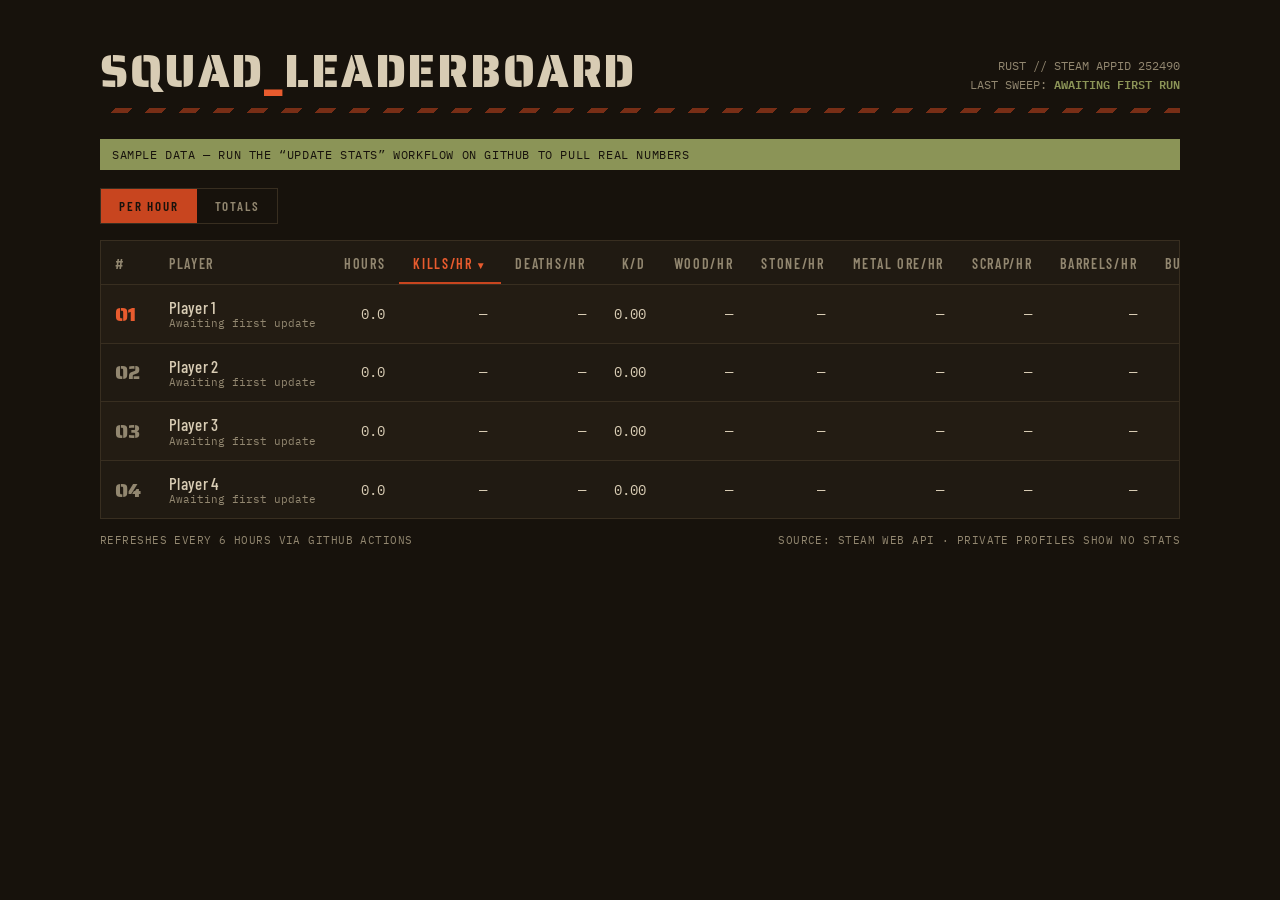
==== docs/index.html @ 2df6b1b0 "Add files via upload" ====
<!DOCTYPE html>
<html lang="en">
<head>
<meta charset="UTF-8">
<meta name="viewport" content="width=device-width, initial-scale=1.0">
<title>SQUAD LEADERBOARD // RUST</title>
<link rel="preconnect" href="https://fonts.googleapis.com">
<link rel="preconnect" href="https://fonts.gstatic.com" crossorigin>
<link href="https://fonts.googleapis.com/css2?family=Saira+Stencil+One&family=Barlow+Condensed:wght@400;500;600&family=IBM+Plex+Mono:wght@400;600&display=swap" rel="stylesheet">
<style>
  :root{
    --bg:#17120C;
    --panel:#201A12;
    --panel-2:#28211660;
    --line:#382E20;
    --text:#D8CCB4;
    --dim:#928770;
    --oxide:#C8451F;
    --oxide-hi:#E85B2E;
    --olive:#8B9457;
    --stencil:'Saira Stencil One',sans-serif;
    --cond:'Barlow Condensed',sans-serif;
    --mono:'IBM Plex Mono',monospace;
  }
  *{margin:0;padding:0;box-sizing:border-box}
  html{background:var(--bg)}
  body{
    font-family:var(--cond);
    color:var(--text);
    background:var(--bg);
    min-height:100vh;
    padding:clamp(16px,4vw,48px);
  }
  .wrap{max-width:1080px;margin:0 auto}

  header{
    display:flex;align-items:flex-end;justify-content:space-between;
    gap:16px;flex-wrap:wrap;margin-bottom:14px;
  }
  h1{
    font-family:var(--stencil);
    font-weight:400;
    font-size:clamp(28px,5vw,46px);
    letter-spacing:.04em;
    line-height:1;
    color:var(--text);
    text-transform:uppercase;
  }
  h1 .ox{color:var(--oxide-hi)}
  .stamp{
    font-family:var(--mono);
    font-size:12px;
    color:var(--dim);
    text-align:right;
    line-height:1.6;
    text-transform:uppercase;
  }
  .stamp b{color:var(--olive);font-weight:600}

  .hazard{
    height:5px;
    background:repeating-linear-gradient(-45deg,var(--oxide) 0 12px,transparent 12px 24px);
    opacity:.55;
    margin-bottom:26px;
  }

  .banner{
    display:none;
    font-family:var(--mono);font-size:12px;
    color:var(--bg);background:var(--olive);
    padding:8px 12px;margin-bottom:18px;
    text-transform:uppercase;letter-spacing:.05em;
  }
  .banner.show{display:block}

  .seg{display:inline-flex;border:1px solid var(--line);margin-bottom:16px}
  .seg button{
    font-family:var(--cond);font-weight:600;font-size:13px;
    letter-spacing:.14em;text-transform:uppercase;
    background:none;border:none;color:var(--dim);
    padding:9px 18px;cursor:pointer;
  }
  .seg button:hover{color:var(--text)}
  .seg button.on{background:var(--oxide);color:var(--bg)}
  .seg button:focus-visible{outline:2px solid var(--oxide);outline-offset:2px}

  .scroll{overflow-x:auto;border:1px solid var(--line);background:var(--panel)}
  table{width:100%;min-width:880px;border-collapse:collapse}
  thead th{
    font-family:var(--cond);font-weight:600;
    font-size:14px;letter-spacing:.12em;text-transform:uppercase;
    color:var(--dim);
    text-align:right;
    padding:14px 14px 12px;
    border-bottom:1px solid var(--line);
    cursor:pointer;user-select:none;white-space:nowrap;
  }
  thead th:hover{color:var(--text)}
  thead th.sorted{color:var(--oxide-hi);box-shadow:inset 0 -2px 0 var(--oxide)}
  thead th .arrow{font-size:10px;margin-left:3px}
  th.left,td.left{text-align:left}

  tbody td{
    font-family:var(--mono);font-size:14px;
    text-align:right;
    padding:12px 14px;
    border-bottom:1px solid var(--line);
    white-space:nowrap;
  }
  tbody tr:last-child td{border-bottom:none}
  tbody tr:nth-child(odd) td{background:var(--panel-2)}
  tbody tr:hover td{background:#2E251860}

  td.rank{
    font-family:var(--stencil);font-size:20px;
    color:var(--dim);width:64px;
  }
  tr.first td.rank{color:var(--oxide-hi)}

  .player{display:flex;align-items:center;gap:12px}
  .who{display:flex;flex-direction:column;line-height:1.2}
  .alias{font-family:var(--mono);font-size:11px;color:var(--dim)}
  .player img{
    width:34px;height:34px;display:block;
    border:1px solid var(--line);
    filter:saturate(.85);
  }
  .player a{
    font-family:var(--cond);font-weight:500;font-size:17px;
    color:var(--text);text-decoration:none;letter-spacing:.02em;
  }
  .player a:hover{color:var(--oxide-hi)}
  .player a:focus-visible{outline:2px solid var(--oxide);outline-offset:2px}

  td.top{color:var(--oxide-hi);font-weight:600}
  tr.private td{color:var(--dim)}
  tr.private .player a{color:var(--dim)}
  .priv-label{
    font-family:var(--cond);font-size:13px;letter-spacing:.14em;
    text-transform:uppercase;color:var(--dim);
  }

  footer{
    display:flex;justify-content:space-between;gap:12px;flex-wrap:wrap;
    margin-top:14px;
    font-family:var(--mono);font-size:11px;color:var(--dim);
    text-transform:uppercase;letter-spacing:.04em;
  }
  @media (prefers-reduced-motion: no-preference){
    tbody tr{transition:background .12s}
  }
</style>
</head>
<body>
<div class="wrap">
  <header>
    <h1>Squad<span class="ox">_</span>Leaderboard</h1>
    <div class="stamp">
      Rust // Steam AppID 252490<br>
      Last sweep: <b id="updated">—</b>
    </div>
  </header>
  <div class="hazard"></div>

  <div class="banner" id="banner">Sample data — run the “Update stats” workflow on GitHub to pull real numbers</div>

  <div class="seg">
    <button id="btn-rate" class="on" onclick="setMode('rate')">Per hour</button>
    <button id="btn-total" onclick="setMode('total')">Totals</button>
  </div>

  <div class="scroll">
    <table id="board">
      <thead><tr id="headrow"></tr></thead>
      <tbody id="rows"></tbody>
    </table>
  </div>

  <footer>
    <span>Refreshes every 6 hours via GitHub Actions</span>
    <span>Source: Steam Web API · Private profiles show no stats</span>
  </footer>
</div>

<script>
const COLS = [
  {key:"hours",   label:"Hours", dec:1, noRate:true},
  {key:"kills",   label:"Kills"},
  {key:"deaths",  label:"Deaths"},
  {key:"kd",      label:"K/D", dec:2, noRate:true},
  {key:"wood",    label:"Wood"},
  {key:"stone",   label:"Stone"},
  {key:"metal",   label:"Metal Ore"},
  {key:"scrap",   label:"Scrap"},
  {key:"barrels", label:"Barrels"},
  {key:"builds",  label:"Builds"},
];

let mode = "rate"; // "rate" = per hour, "total" = lifetime totals

/* Shown only if data.json can't be fetched (e.g. previewing the file locally). */
const FALLBACK = {
  updated: null,
  placeholder: true,
  players: [
    {steamid:"76561198328433034", label:"Player 1", name:"xX_RatKing_Xx",  avatar:"", profile_url:"#", private:false,
     stats:{hours:1450.5, kills:412, deaths:305, kd:1.35, wood:184200, stone:96100, metal:41800, scrap:12750, barrels:1630, builds:2210}},
    {steamid:"76561198329843176", label:"Player 2", name:"doorcamper9000",  avatar:"", profile_url:"#", private:false,
     stats:{hours:2210.0, kills:388, deaths:412, kd:0.94, wood:243500, stone:120400, metal:38200, scrap:9980, barrels:1215, builds:3480}},
    {steamid:"76561198982508980", label:"Player 3", name:"scrap goblin",avatar:"", profile_url:"#", private:false,
     stats:{hours:980.2, kills:511, deaths:298, kd:1.71, wood:98700, stone:64200, metal:55600, scrap:15320, barrels:2040, builds:1120}},
    {steamid:"76561199044926383", label:"Player 4", name:"anon", avatar:"", profile_url:"#", private:true, stats:{}},
  ]
};

let data = null;
let sortKey = "kills";
let sortDir = -1;

const fmt = (v, dec) => (v ?? 0).toLocaleString("en-GB",
  dec ? {minimumFractionDigits:dec, maximumFractionDigits:dec} : {});

/* value shown for a stat in the current mode; null = not computable */
function displayVal(p, c){
  const v = p.stats[c.key] ?? 0;
  if (c.noRate || mode === "total") return v;
  const h = p.stats.hours ?? 0;
  return h > 0 ? v / h : null;
}

function fmtCell(v, c){
  if (v === null) return "—";
  if (c.dec !== undefined) return fmt(v, c.dec);
  if (mode === "total" || c.noRate) return fmt(v);
  const dec = v >= 100 ? 0 : v >= 10 ? 1 : 2;
  return fmt(v, dec);
}

function buildHead(){
  const tr = document.getElementById("headrow");
  tr.innerHTML = "";
  const rank = document.createElement("th");
  rank.textContent = "#"; rank.className = "left"; rank.style.cursor = "default";
  tr.appendChild(rank);
  const name = document.createElement("th");
  name.textContent = "Player"; name.className = "left"; name.style.cursor = "default";
  tr.appendChild(name);
  for (const c of COLS){
    const th = document.createElement("th");
    const suffix = (mode === "rate" && !c.noRate) ? "/hr" : "";
    th.innerHTML = c.label + suffix + (c.key === sortKey ? `<span class="arrow">${sortDir<0?"▼":"▲"}</span>` : "");
    if (c.key === sortKey) th.classList.add("sorted");
    th.onclick = () => {
      sortDir = (c.key === sortKey) ? -sortDir : -1;
      sortKey = c.key;
      render();
    };
    tr.appendChild(th);
  }
}

function render(){
  buildHead();
  const tbody = document.getElementById("rows");
  tbody.innerHTML = "";

  const sortCol = COLS.find(c => c.key === sortKey);
  const players = [...data.players].sort((a,b) => {
    if (a.private !== b.private) return a.private ? 1 : -1;
    const av = displayVal(a, sortCol) ?? -1, bv = displayVal(b, sortCol) ?? -1;
    return (bv - av) * (sortDir < 0 ? 1 : -1);
  });

  // column leaders (among public profiles, in the current mode)
  const leaders = {};
  for (const c of COLS){
    leaders[c.key] = Math.max(...players.filter(p=>!p.private).map(p => displayVal(p, c) ?? 0), 0);
  }

  players.forEach((p, i) => {
    const tr = document.createElement("tr");
    if (i === 0 && !p.private) tr.classList.add("first");
    if (p.private) tr.classList.add("private");

    const rank = document.createElement("td");
    rank.className = "rank left";
    rank.textContent = String(i+1).padStart(2,"0");
    tr.appendChild(rank);

    const name = document.createElement("td");
    name.className = "left";
    const av = p.avatar ? `<img src="${p.avatar}" alt="">` : "";
    const main = p.label || p.name;
    const sub = (p.label && p.label !== p.name) ? `<span class="alias">${p.name}</span>` : "";
    name.innerHTML = `<span class="player">${av}<span class="who"><a href="${p.profile_url}" target="_blank" rel="noopener">${main}</a>${sub}</span></span>`;
    tr.appendChild(name);

    if (p.private){
      const td = document.createElement("td");
      td.colSpan = COLS.length;
      td.innerHTML = `<span class="priv-label">Private profile — no stats shared</span>`;
      tr.appendChild(td);
    } else {
      for (const c of COLS){
        const td = document.createElement("td");
        const v = displayVal(p, c);
        td.textContent = fmtCell(v, c);
        if (v !== null && v > 0 && v === leaders[c.key]) td.classList.add("top");
        tr.appendChild(td);
      }
    }
    tbody.appendChild(tr);
  });

  document.getElementById("updated").textContent = data.updated
    ? new Date(data.updated).toLocaleString("en-GB", {dateStyle:"medium", timeStyle:"short"})
    : "awaiting first run";
  document.getElementById("banner").classList.toggle("show", !!data.placeholder);
}

function setMode(m){
  mode = m;
  document.getElementById("btn-rate").classList.toggle("on", m === "rate");
  document.getElementById("btn-total").classList.toggle("on", m === "total");
  render();
}

fetch("data.json", {cache:"no-store"})
  .then(r => { if(!r.ok) throw new Error(); return r.json(); })
  .then(d => { data = d; render(); })
  .catch(() => { data = FALLBACK; render(); });
</script>
</body>
</html>
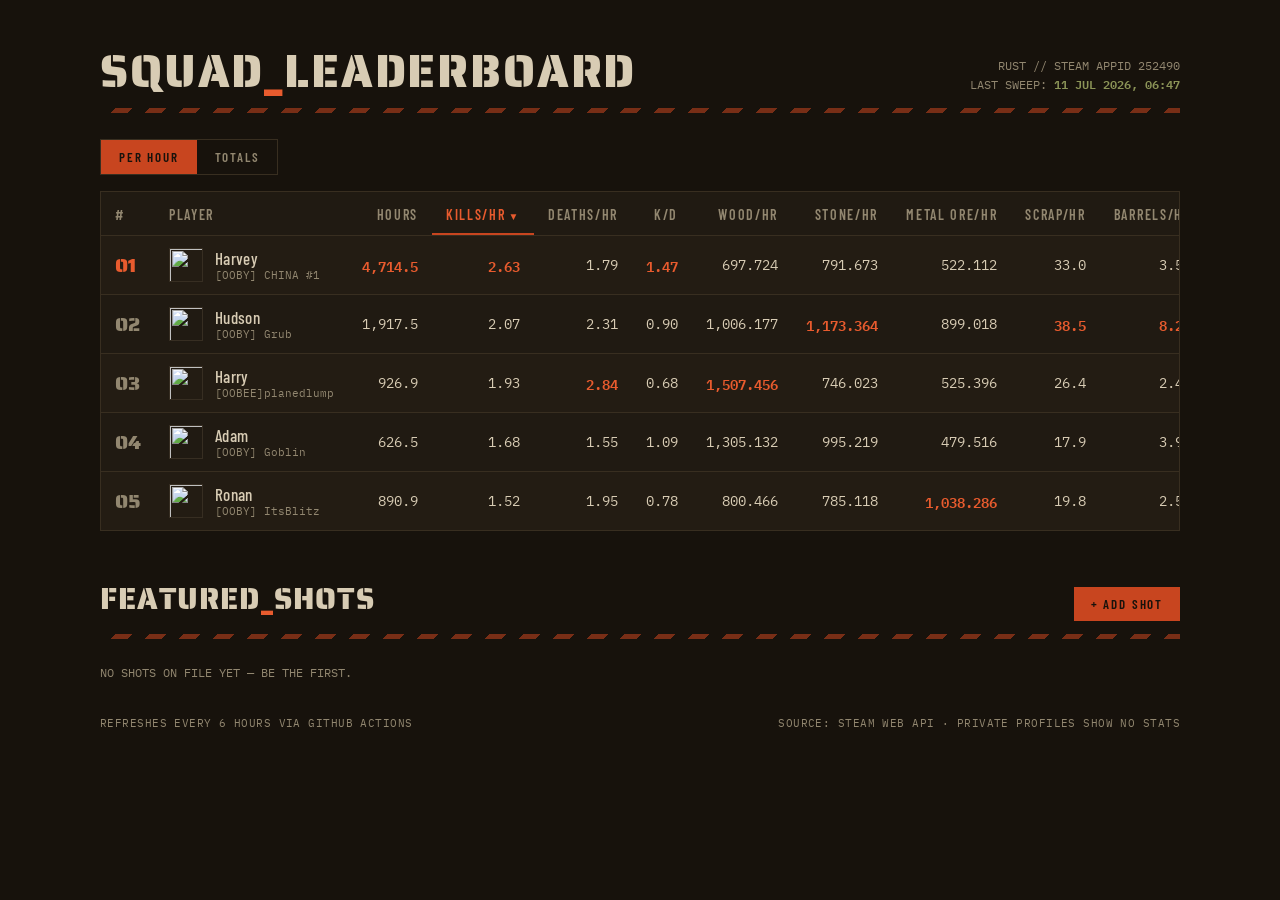
==== commit f107a1d6: "Update index.html" ====
--- a/docs/index.html
+++ b/docs/index.html
@@ -146,6 +146,95 @@
     font-family:var(--mono);font-size:11px;color:var(--dim);
     text-transform:uppercase;letter-spacing:.04em;
   }
+
+  .shots{margin-top:44px}
+  .shots-head{display:flex;align-items:baseline;justify-content:space-between;margin-bottom:12px}
+  .shots h2{
+    font-family:var(--stencil);font-weight:400;
+    font-size:clamp(20px,3.4vw,30px);
+    letter-spacing:.04em;text-transform:uppercase;color:var(--text);
+  }
+  .shots h2 .ox{color:var(--oxide-hi)}
+  .shots-count{font-family:var(--mono);font-size:12px;color:var(--dim);text-transform:uppercase}
+  .grid{
+    margin-top:22px;
+    display:grid;grid-template-columns:repeat(auto-fill,minmax(240px,1fr));gap:10px;
+  }
+  .grid figure{
+    border:1px solid var(--line);background:var(--panel);
+    cursor:pointer;overflow:hidden;
+  }
+  .grid img{
+    width:100%;aspect-ratio:16/9;object-fit:cover;display:block;
+    filter:saturate(.9) brightness(.92);
+  }
+  .grid figure:hover img{filter:none}
+  .grid figcaption{
+    font-family:var(--mono);font-size:11px;color:var(--dim);
+    padding:7px 10px;border-top:1px solid var(--line);
+    white-space:nowrap;overflow:hidden;text-overflow:ellipsis;
+    text-transform:uppercase;letter-spacing:.03em;
+  }
+  .grid figure:focus-visible{outline:2px solid var(--oxide);outline-offset:2px}
+
+  .lightbox{
+    position:fixed;inset:0;z-index:10;
+    background:#17120CF0;
+    display:flex;flex-direction:column;align-items:center;justify-content:center;
+    gap:12px;padding:4vw;cursor:zoom-out;
+  }
+  .lightbox[hidden]{display:none}
+  .lightbox img{max-width:100%;max-height:86vh;border:1px solid var(--line)}
+  .lightbox-name{font-family:var(--mono);font-size:12px;color:var(--dim);text-transform:uppercase}
+
+  .btn{
+    font-family:var(--cond);font-weight:600;font-size:13px;
+    letter-spacing:.14em;text-transform:uppercase;
+    background:var(--oxide);color:var(--bg);
+    border:1px solid var(--oxide);
+    padding:8px 16px;cursor:pointer;
+  }
+  .btn:hover{background:var(--oxide-hi);border-color:var(--oxide-hi)}
+  .btn:disabled{opacity:.45;cursor:not-allowed}
+  .btn.ghost{background:none;color:var(--dim);border-color:var(--line)}
+  .btn.ghost:hover{color:var(--text)}
+  .btn:focus-visible{outline:2px solid var(--oxide);outline-offset:2px}
+  .empty{font-family:var(--mono);font-size:12px;color:var(--dim);margin-top:18px;text-transform:uppercase}
+
+  .modal{
+    position:fixed;inset:0;z-index:20;
+    background:#17120CF0;
+    display:flex;align-items:center;justify-content:center;padding:16px;
+  }
+  .modal[hidden]{display:none}
+  .modal-box{
+    width:min(440px,100%);
+    background:var(--panel);border:1px solid var(--line);
+    padding:22px;display:flex;flex-direction:column;gap:12px;
+  }
+  .modal-box h3{
+    font-family:var(--stencil);font-weight:400;font-size:22px;
+    letter-spacing:.04em;text-transform:uppercase;
+  }
+  .modal-box h3 .ox{color:var(--oxide-hi)}
+  .modal-box input[type=password], .modal-box input[type=text]{
+    font-family:var(--mono);font-size:13px;
+    background:var(--bg);border:1px solid var(--line);color:var(--text);
+    padding:10px 12px;width:100%;
+  }
+  .modal-box input:focus{outline:none;border-color:var(--oxide)}
+  .drop{
+    font-family:var(--mono);font-size:12px;color:var(--dim);
+    border:1px dashed var(--line);
+    padding:26px 14px;text-align:center;cursor:pointer;
+    text-transform:uppercase;letter-spacing:.03em;
+    overflow:hidden;text-overflow:ellipsis;
+  }
+  .drop:hover,.drop.armed{border-color:var(--oxide);color:var(--text)}
+  .drop:focus-visible{outline:2px solid var(--oxide);outline-offset:2px}
+  .modal-row{display:flex;align-items:center;justify-content:space-between;gap:10px}
+  .up-status{font-family:var(--mono);font-size:11px;color:var(--olive);text-transform:uppercase}
+  .up-status.err{color:var(--oxide-hi)}
   @media (prefers-reduced-motion: no-preference){
     tbody tr{transition:background .12s}
   }
@@ -174,6 +263,39 @@
       <thead><tr id="headrow"></tr></thead>
       <tbody id="rows"></tbody>
     </table>
+  </div>
+
+  <section class="shots" id="shots-section" hidden>
+    <div class="shots-head">
+      <h2>Featured<span class="ox">_</span>Shots</h2>
+      <span class="shots-count" id="shots-count"></span>
+      <button class="btn" id="add-shot" hidden>+ Add shot</button>
+    </div>
+    <div class="hazard"></div>
+    <p class="empty" id="shots-empty" hidden>No shots on file yet — be the first.</p>
+    <div class="grid" id="shots-grid"></div>
+  </section>
+
+  <div class="modal" id="upload-modal" hidden>
+    <div class="modal-box">
+      <h3>Upload<span class="ox">_</span>Shot</h3>
+      <input type="password" id="up-pass" placeholder="Squad password" autocomplete="off">
+      <input type="text" id="up-caption" placeholder="Caption (optional)" maxlength="60" autocomplete="off">
+      <div class="drop" id="up-drop" tabindex="0">Drag an image here, paste one, or click to pick</div>
+      <input type="file" id="up-file" accept="image/png,image/jpeg,image/webp,image/gif" hidden>
+      <div class="modal-row">
+        <span class="up-status" id="up-status"></span>
+        <span>
+          <button class="btn ghost" id="up-cancel">Cancel</button>
+          <button class="btn" id="up-send" disabled>Upload</button>
+        </span>
+      </div>
+    </div>
+  </div>
+
+  <div class="lightbox" id="lightbox" hidden>
+    <img id="lightbox-img" src="" alt="">
+    <span class="lightbox-name" id="lightbox-name"></span>
   </div>
 
   <footer>
@@ -325,6 +447,155 @@
   render();
 }
 
+/* ---- Featured Shots: lists docs/screenshots/ via GitHub's public API ---- */
+
+/* Paste your Cloudflare Worker URL here to enable in-page uploads.
+   Leave empty ("") and the Add shot button stays hidden. */
+const UPLOAD_URL = "https://spring-darkness-c298.adamclarkq9.workers.dev/";
+
+const IMG_EXT = /\.(png|jpe?g|webp|gif)$/i;
+
+function repoFromLocation(){
+  // adamclarkq9-arch.github.io/OOBY-stats/ -> owner + repo, no config needed
+  const host = location.hostname;
+  if (!host.endsWith(".github.io")) return null;
+  const repo = location.pathname.split("/").filter(Boolean)[0];
+  if (!repo) return null;
+  return { owner: host.split(".")[0], repo };
+}
+
+function caption(filename){
+  return filename.replace(IMG_EXT, "").replace(/[-_]+/g, " ");
+}
+
+function loadShots(){
+  if (UPLOAD_URL){
+    document.getElementById("shots-section").hidden = false;
+    document.getElementById("add-shot").hidden = false;
+    document.getElementById("shots-empty").hidden = false;
+  }
+  const loc = repoFromLocation();
+  if (!loc) return; // previewing the file outside GitHub Pages
+  fetch(`https://api.github.com/repos/${loc.owner}/${loc.repo}/contents/docs/screenshots`)
+    .then(r => { if (!r.ok) throw new Error(); return r.json(); })
+    .then(files => {
+      const imgs = files.filter(f => f.type === "file" && IMG_EXT.test(f.name))
+                        .sort((a,b) => b.name.localeCompare(a.name)); // date-prefixed names = newest first
+      if (!imgs.length) return;
+      document.getElementById("shots-empty").hidden = true;
+      const grid = document.getElementById("shots-grid");
+      for (const f of imgs){
+        const fig = document.createElement("figure");
+        fig.tabIndex = 0;
+        fig.innerHTML = `<img src="${f.download_url}" alt="${caption(f.name)}" loading="lazy"><figcaption>${caption(f.name)}</figcaption>`;
+        const open = () => showLightbox(f.download_url, caption(f.name));
+        fig.onclick = open;
+        fig.onkeydown = e => { if (e.key === "Enter") open(); };
+        grid.appendChild(fig);
+      }
+      document.getElementById("shots-count").textContent = `${imgs.length} on file`;
+      document.getElementById("shots-section").hidden = false;
+    })
+    .catch(() => {}); // no folder yet or rate-limited: section stays hidden
+}
+
+function showLightbox(src, name){
+  document.getElementById("lightbox-img").src = src;
+  document.getElementById("lightbox-name").textContent = name;
+  document.getElementById("lightbox").hidden = false;
+}
+document.getElementById("lightbox").onclick = () => {
+  document.getElementById("lightbox").hidden = true;
+  document.getElementById("lightbox-img").src = "";
+};
+document.addEventListener("keydown", e => {
+  if (e.key === "Escape") document.getElementById("lightbox").hidden = true;
+});
+loadShots();
+
+/* ---- In-page uploads via the Cloudflare Worker ---- */
+let pickedFile = null;
+const $ = id => document.getElementById(id);
+
+function setStatus(msg, isErr){
+  const el = $("up-status");
+  el.textContent = msg || "";
+  el.classList.toggle("err", !!isErr);
+}
+
+function armUpload(){
+  $("up-send").disabled = !(pickedFile && $("up-pass").value);
+}
+
+function takeFile(f){
+  if (!f) return;
+  if (!/^image\/(png|jpe?g|webp|gif)$/.test(f.type)) { setStatus("Images only (png/jpg/webp/gif)", true); return; }
+  if (f.size > 8 * 1024 * 1024) { setStatus("Too big — 8 MB max", true); return; }
+  pickedFile = f;
+  $("up-drop").classList.add("armed");
+  $("up-drop").textContent = `${f.name} (${(f.size/1024/1024).toFixed(1)} MB)`;
+  setStatus("");
+  armUpload();
+}
+
+function buildFilename(){
+  const ext = (pickedFile.type.split("/")[1] || "png").replace("jpeg","jpg");
+  const slug = ($("up-caption").value || pickedFile.name.replace(IMG_EXT, ""))
+    .toLowerCase().replace(/[^a-z0-9]+/g, "-").replace(/^-+|-+$/g, "").slice(0, 50) || "shot";
+  const d = new Date(), p = n => String(n).padStart(2, "0");
+  return `${d.getFullYear()}-${p(d.getMonth()+1)}-${p(d.getDate())}-${p(d.getHours())}${p(d.getMinutes())}-${slug}.${ext}`;
+}
+
+async function sendShot(){
+  $("up-send").disabled = true;
+  setStatus("Uploading…");
+  try {
+    const b64 = await new Promise((res, rej) => {
+      const r = new FileReader();
+      r.onload = () => res(r.result.split(",")[1]);
+      r.onerror = () => rej(new Error("read failed"));
+      r.readAsDataURL(pickedFile);
+    });
+    const resp = await fetch(UPLOAD_URL, {
+      method: "POST",
+      headers: { "Content-Type": "application/json" },
+      body: JSON.stringify({ password: $("up-pass").value, filename: buildFilename(), content: b64 }),
+    });
+    const out = await resp.json().catch(() => ({}));
+    if (!resp.ok) throw new Error(out.error || `Upload failed (${resp.status})`);
+    setStatus("Done — live on the board in about a minute");
+    pickedFile = null;
+    $("up-drop").classList.remove("armed");
+    $("up-drop").textContent = "Drag an image here, paste one, or click to pick";
+    setTimeout(() => { $("upload-modal").hidden = true; setStatus(""); }, 2200);
+  } catch (err) {
+    setStatus(err.message, true);
+    armUpload();
+  }
+}
+
+function wireUploads(){
+  if (!UPLOAD_URL) return;
+  const modal = $("upload-modal"), drop = $("up-drop"), file = $("up-file");
+  $("add-shot").onclick = () => { modal.hidden = false; $("up-pass").focus(); };
+  $("up-cancel").onclick = () => { modal.hidden = true; setStatus(""); };
+  modal.onclick = e => { if (e.target === modal) modal.hidden = true; };
+  drop.onclick = () => file.click();
+  drop.onkeydown = e => { if (e.key === "Enter") file.click(); };
+  file.onchange = () => takeFile(file.files[0]);
+  drop.ondragover = e => { e.preventDefault(); drop.classList.add("armed"); };
+  drop.ondragleave = () => { if (!pickedFile) drop.classList.remove("armed"); };
+  drop.ondrop = e => { e.preventDefault(); takeFile(e.dataTransfer.files[0]); };
+  document.addEventListener("paste", e => {
+    if (modal.hidden) return;
+    const f = [...(e.clipboardData?.files || [])][0];
+    if (f) takeFile(f);
+  });
+  $("up-pass").oninput = armUpload;
+  $("up-send").onclick = sendShot;
+}
+wireUploads();
+
 fetch("data.json", {cache:"no-store"})
   .then(r => { if(!r.ok) throw new Error(); return r.json(); })
   .then(d => { data = d; render(); })
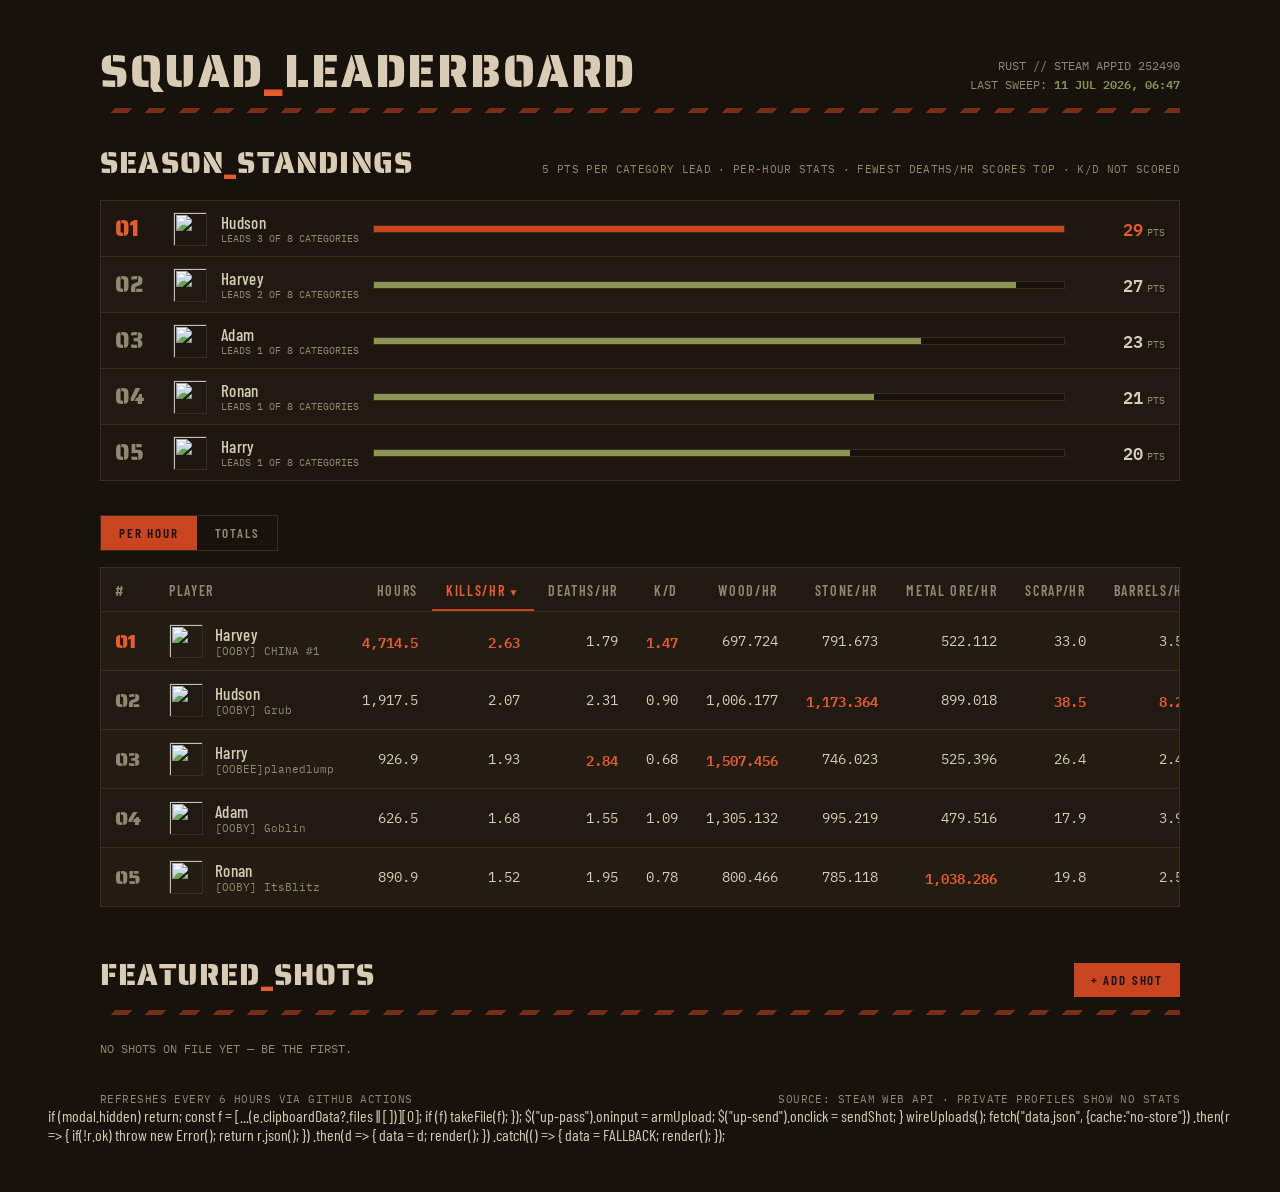
==== commit b327ecd3: "Update index.html" ====
--- a/docs/index.html
+++ b/docs/index.html
@@ -235,6 +235,39 @@
   .modal-row{display:flex;align-items:center;justify-content:space-between;gap:10px}
   .up-status{font-family:var(--mono);font-size:11px;color:var(--olive);text-transform:uppercase}
   .up-status.err{color:var(--oxide-hi)}
+
+  .standings{margin-bottom:34px}
+  .stand-head{display:flex;align-items:baseline;justify-content:space-between;gap:14px;flex-wrap:wrap;margin-bottom:14px}
+  .standings h2{
+    font-family:var(--stencil);font-weight:400;
+    font-size:clamp(20px,3.4vw,30px);
+    letter-spacing:.04em;text-transform:uppercase;color:var(--text);
+  }
+  .standings h2 .ox{color:var(--oxide-hi)}
+  .stand-note{font-family:var(--mono);font-size:11px;color:var(--dim);text-transform:uppercase;letter-spacing:.03em}
+  .stand-row{
+    display:flex;align-items:center;gap:14px;
+    border:1px solid var(--line);border-bottom:none;
+    background:var(--panel);padding:10px 14px;
+  }
+  .stand-row:nth-child(odd){background:var(--panel-2)}
+  .stand-row:last-child{border-bottom:1px solid var(--line)}
+  .stand-row .rank{font-family:var(--stencil);font-size:22px;color:var(--dim);width:44px;flex:none}
+  .stand-row.first .rank{color:var(--oxide-hi)}
+  .stand-row img{width:34px;height:34px;flex:none;border:1px solid var(--line);filter:saturate(.85)}
+  .stand-who{display:flex;flex-direction:column;line-height:1.2;min-width:110px}
+  .stand-name{font-family:var(--cond);font-weight:500;font-size:17px;letter-spacing:.02em}
+  .stand-sub{font-family:var(--mono);font-size:10px;color:var(--dim);text-transform:uppercase}
+  .stand-bar{flex:1;height:8px;background:var(--bg);border:1px solid var(--line);overflow:hidden}
+  .stand-bar i{display:block;height:100%;background:var(--olive)}
+  .stand-row.first .stand-bar i{background:var(--oxide)}
+  .stand-pts{font-family:var(--mono);font-weight:600;font-size:17px;width:86px;text-align:right;flex:none}
+  .stand-pts small{font-size:10px;color:var(--dim);font-weight:400;margin-left:4px;text-transform:uppercase}
+  .stand-row.first .stand-pts{color:var(--oxide-hi)}
+  @media (max-width:560px){
+    .stand-note{display:none}
+    .stand-sub{display:none}
+  }
   @media (prefers-reduced-motion: no-preference){
     tbody tr{transition:background .12s}
   }
@@ -250,6 +283,14 @@
     </div>
   </header>
   <div class="hazard"></div>
+
+  <section class="standings" id="standings" hidden>
+    <div class="stand-head">
+      <h2>Season<span class="ox">_</span>Standings</h2>
+      <span class="stand-note">5 pts per category lead &middot; per-hour stats &middot; fewest deaths/hr scores top &middot; k/d not scored</span>
+    </div>
+    <div id="stand-rows"></div>
+  </section>
 
   <div class="banner" id="banner">Sample data — run the “Update stats” workflow on GitHub to pull real numbers</div>
 
@@ -596,6 +637,98 @@
 }
 wireUploads();
 
+/* ---- Season standings: points across the per-hour categories ---- */
+const SCORED = [
+  {key:"kills"}, {key:"deaths", invert:true}, {key:"wood"}, {key:"stone"},
+  {key:"metal"}, {key:"scrap"}, {key:"barrels"}, {key:"builds"},
+];
+
+function rateOf(p, key){
+  const h = p.stats.hours ?? 0;
+  return h > 0 ? (p.stats[key] ?? 0) / h : null;
+}
+
+function computeStandings(){
+  const elig = data.players.filter(p => !p.private && (p.stats.hours ?? 0) > 0);
+  const N = elig.length;
+  if (N < 2) return {rows: [], unranked: data.players.filter(p => !elig.includes(p))};
+  const totals = new Map(elig.map(p => [p.steamid, {p, pts: 0, leads: 0}]));
+
+  for (const cat of SCORED){
+    const ranked = [...elig].sort((a, b) => {
+      const av = rateOf(a, cat.key), bv = rateOf(b, cat.key);
+      return cat.invert ? av - bv : bv - av;
+    });
+    let i = 0;
+    while (i < N){
+      let j = i; // extend over ties: same rate = same points
+      while (j + 1 < N && rateOf(ranked[j+1], cat.key) === rateOf(ranked[i], cat.key)) j++;
+      const pts = N - i; // 1st of 5 -> 5 pts ... last -> 1 pt
+      for (let k = i; k <= j; k++){
+        const t = totals.get(ranked[k].steamid);
+        t.pts += pts;
+        if (i === 0) t.leads++;
+      }
+      i = j + 1;
+    }
+  }
+  return {
+    rows: [...totals.values()].sort((a, b) => b.pts - a.pts),
+    unranked: data.players.filter(p => !elig.includes(p)),
+  };
+}
+
+function renderStandings(){
+  const {rows, unranked} = computeStandings();
+  if (!rows.length) return;
+  const holder = document.getElementById("stand-rows");
+  holder.innerHTML = "";
+  const maxPts = rows[0].pts;
+  let rank = 0, prevPts = null;
+
+  rows.forEach((t, i) => {
+    if (t.pts !== prevPts){ rank = i + 1; prevPts = t.pts; }
+    const div = document.createElement("div");
+    div.className = "stand-row" + (rank === 1 ? " first" : "");
+    const av = t.p.avatar ? `<img src="${t.p.avatar}" alt="">` : "";
+    const leadTxt = t.leads ? `leads ${t.leads} of ${SCORED.length} categories` : "no category leads";
+    div.innerHTML =
+      `<span class="rank">${String(rank).padStart(2,"0")}</span>${av}` +
+      `<span class="stand-who"><span class="stand-name">${t.p.label || t.p.name}</span><span class="stand-sub">${leadTxt}</span></span>` +
+      `<span class="stand-bar"><i style="width:${(t.pts / maxPts * 100).toFixed(1)}%"></i></span>` +
+      `<span class="stand-pts">${t.pts}<small>pts</small></span>`;
+    holder.appendChild(div);
+  });
+
+  for (const p of unranked){
+    const div = document.createElement("div");
+    div.className = "stand-row";
+    div.innerHTML =
+      `<span class="rank">—</span>` +
+      `<span class="stand-who"><span class="stand-name">${p.label || p.name}</span></span>` +
+      `<span class="stand-sub">unranked — ${p.private ? "private profile" : "hours hidden"}</span>`;
+    holder.appendChild(div);
+  }
+  document.getElementById("standings").hidden = false;
+}
+
+fetch("data.json", {cache:"no-store"})
+  .then(r => { if(!r.ok) throw new Error(); return r.json(); })
+  .then(d => { data = d; render(); renderStandings(); })
+  .catch(() => { data = FALLBACK; render(); renderStandings(); });
+</script>
+</body>
+</html>
+
+    if (modal.hidden) return;
+    const f = [...(e.clipboardData?.files || [])][0];
+    if (f) takeFile(f);
+  });
+  $("up-pass").oninput = armUpload;
+  $("up-send").onclick = sendShot;
+}
+wireUploads();
+
 fetch("data.json", {cache:"no-store"})
   .then(r => { if(!r.ok) throw new Error(); return r.json(); })
   .then(d => { data = d; render(); })
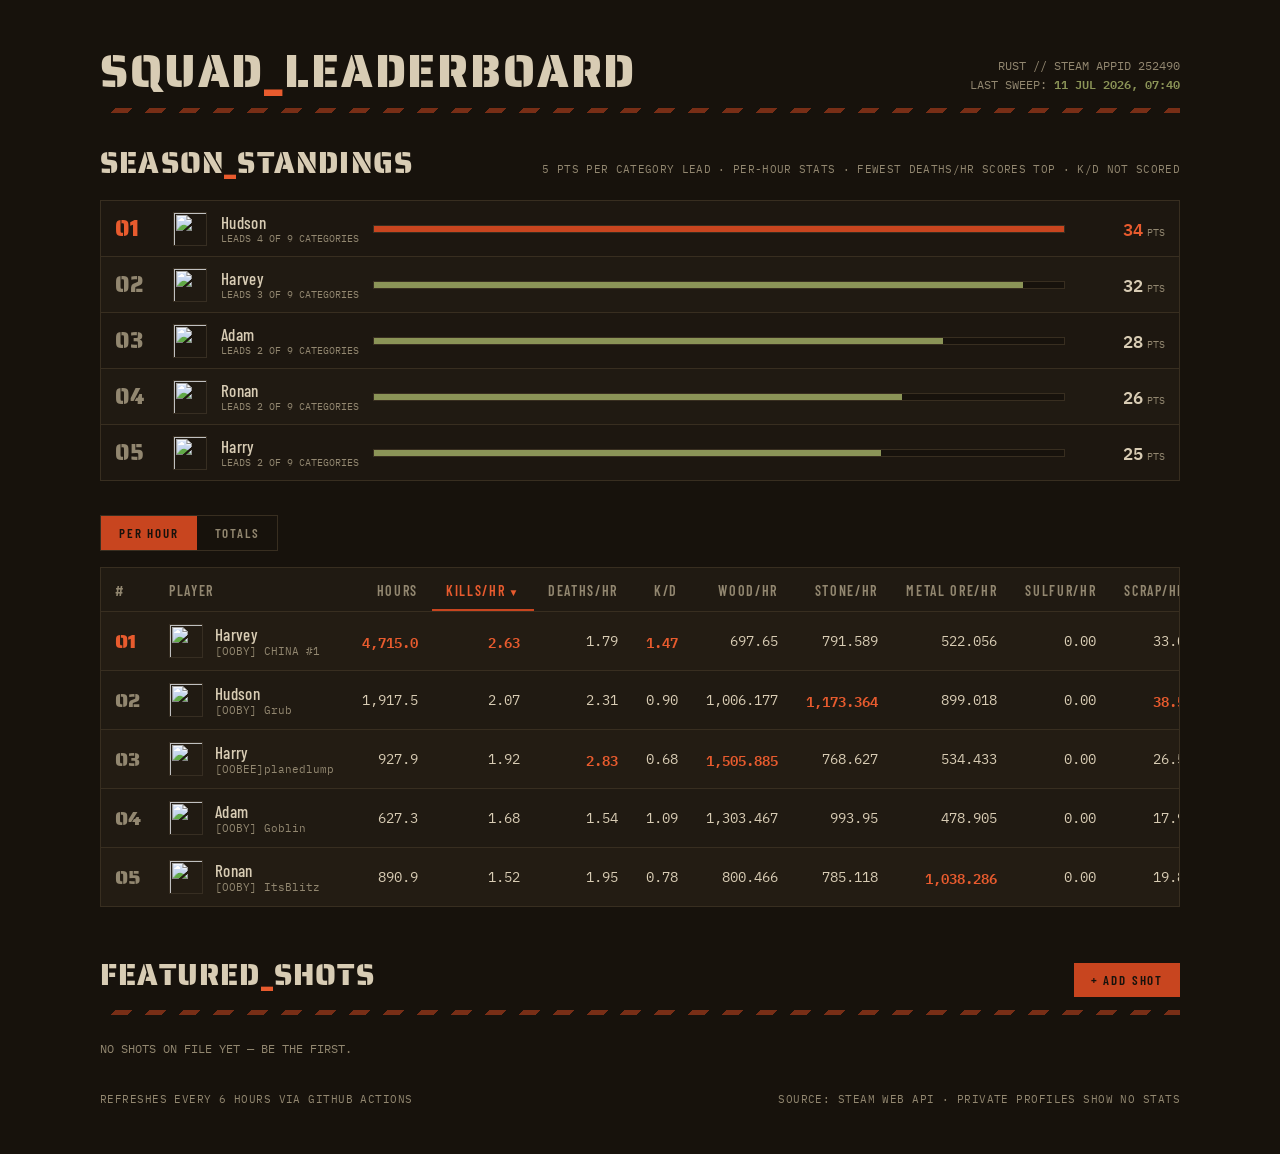
==== commit e92881fc: "Update index.html" ====
--- a/docs/index.html
+++ b/docs/index.html
@@ -354,6 +354,7 @@
   {key:"wood",    label:"Wood"},
   {key:"stone",   label:"Stone"},
   {key:"metal",   label:"Metal Ore"},
+  {key:"sulfur",  label:"Sulfur"},
   {key:"scrap",   label:"Scrap"},
   {key:"barrels", label:"Barrels"},
   {key:"builds",  label:"Builds"},
@@ -367,11 +368,11 @@
   placeholder: true,
   players: [
     {steamid:"76561198328433034", label:"Player 1", name:"xX_RatKing_Xx",  avatar:"", profile_url:"#", private:false,
-     stats:{hours:1450.5, kills:412, deaths:305, kd:1.35, wood:184200, stone:96100, metal:41800, scrap:12750, barrels:1630, builds:2210}},
+     stats:{hours:1450.5, kills:412, deaths:305, kd:1.35, wood:184200, stone:96100, metal:41800, sulfur:36100, scrap:12750, barrels:1630, builds:2210}},
     {steamid:"76561198329843176", label:"Player 2", name:"doorcamper9000",  avatar:"", profile_url:"#", private:false,
-     stats:{hours:2210.0, kills:388, deaths:412, kd:0.94, wood:243500, stone:120400, metal:38200, scrap:9980, barrels:1215, builds:3480}},
+     stats:{hours:2210.0, kills:388, deaths:412, kd:0.94, wood:243500, stone:120400, metal:38200, sulfur:29800, scrap:9980, barrels:1215, builds:3480}},
     {steamid:"76561198982508980", label:"Player 3", name:"scrap goblin",avatar:"", profile_url:"#", private:false,
-     stats:{hours:980.2, kills:511, deaths:298, kd:1.71, wood:98700, stone:64200, metal:55600, scrap:15320, barrels:2040, builds:1120}},
+     stats:{hours:980.2, kills:511, deaths:298, kd:1.71, wood:98700, stone:64200, metal:55600, sulfur:48200, scrap:15320, barrels:2040, builds:1120}},
     {steamid:"76561199044926383", label:"Player 4", name:"anon", avatar:"", profile_url:"#", private:true, stats:{}},
   ]
 };
@@ -640,7 +641,7 @@
 /* ---- Season standings: points across the per-hour categories ---- */
 const SCORED = [
   {key:"kills"}, {key:"deaths", invert:true}, {key:"wood"}, {key:"stone"},
-  {key:"metal"}, {key:"scrap"}, {key:"barrels"}, {key:"builds"},
+  {key:"metal"}, {key:"sulfur"}, {key:"scrap"}, {key:"barrels"}, {key:"builds"},
 ];
 
 function rateOf(p, key){
@@ -719,20 +720,3 @@
 </script>
 </body>
 </html>
-
-    if (modal.hidden) return;
-    const f = [...(e.clipboardData?.files || [])][0];
-    if (f) takeFile(f);
-  });
-  $("up-pass").oninput = armUpload;
-  $("up-send").onclick = sendShot;
-}
-wireUploads();
-
-fetch("data.json", {cache:"no-store"})
-  .then(r => { if(!r.ok) throw new Error(); return r.json(); })
-  .then(d => { data = d; render(); })
-  .catch(() => { data = FALLBACK; render(); });
-</script>
-</body>
-</html>
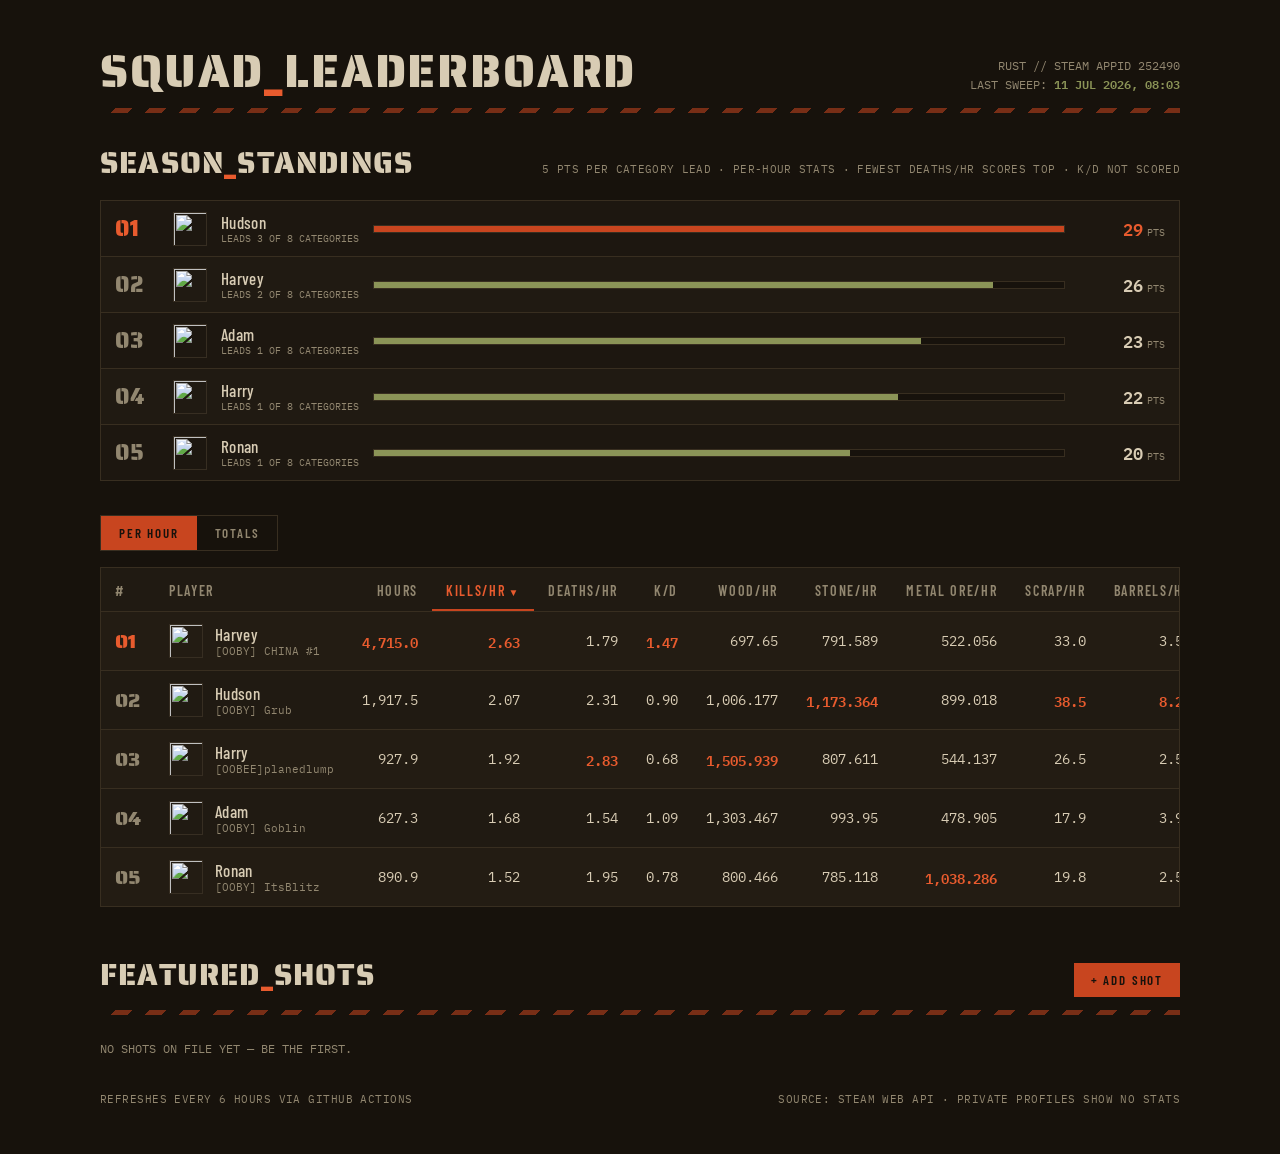
==== commit be33c26a: "Update index.html" ====
--- a/docs/index.html
+++ b/docs/index.html
@@ -354,7 +354,6 @@
   {key:"wood",    label:"Wood"},
   {key:"stone",   label:"Stone"},
   {key:"metal",   label:"Metal Ore"},
-  {key:"sulfur",  label:"Sulfur"},
   {key:"scrap",   label:"Scrap"},
   {key:"barrels", label:"Barrels"},
   {key:"builds",  label:"Builds"},
@@ -368,11 +367,11 @@
   placeholder: true,
   players: [
     {steamid:"76561198328433034", label:"Player 1", name:"xX_RatKing_Xx",  avatar:"", profile_url:"#", private:false,
-     stats:{hours:1450.5, kills:412, deaths:305, kd:1.35, wood:184200, stone:96100, metal:41800, sulfur:36100, scrap:12750, barrels:1630, builds:2210}},
+     stats:{hours:1450.5, kills:412, deaths:305, kd:1.35, wood:184200, stone:96100, metal:41800, scrap:12750, barrels:1630, builds:2210}},
     {steamid:"76561198329843176", label:"Player 2", name:"doorcamper9000",  avatar:"", profile_url:"#", private:false,
-     stats:{hours:2210.0, kills:388, deaths:412, kd:0.94, wood:243500, stone:120400, metal:38200, sulfur:29800, scrap:9980, barrels:1215, builds:3480}},
+     stats:{hours:2210.0, kills:388, deaths:412, kd:0.94, wood:243500, stone:120400, metal:38200, scrap:9980, barrels:1215, builds:3480}},
     {steamid:"76561198982508980", label:"Player 3", name:"scrap goblin",avatar:"", profile_url:"#", private:false,
-     stats:{hours:980.2, kills:511, deaths:298, kd:1.71, wood:98700, stone:64200, metal:55600, sulfur:48200, scrap:15320, barrels:2040, builds:1120}},
+     stats:{hours:980.2, kills:511, deaths:298, kd:1.71, wood:98700, stone:64200, metal:55600, scrap:15320, barrels:2040, builds:1120}},
     {steamid:"76561199044926383", label:"Player 4", name:"anon", avatar:"", profile_url:"#", private:true, stats:{}},
   ]
 };
@@ -641,7 +640,7 @@
 /* ---- Season standings: points across the per-hour categories ---- */
 const SCORED = [
   {key:"kills"}, {key:"deaths", invert:true}, {key:"wood"}, {key:"stone"},
-  {key:"metal"}, {key:"sulfur"}, {key:"scrap"}, {key:"barrels"}, {key:"builds"},
+  {key:"metal"}, {key:"scrap"}, {key:"barrels"}, {key:"builds"},
 ];
 
 function rateOf(p, key){
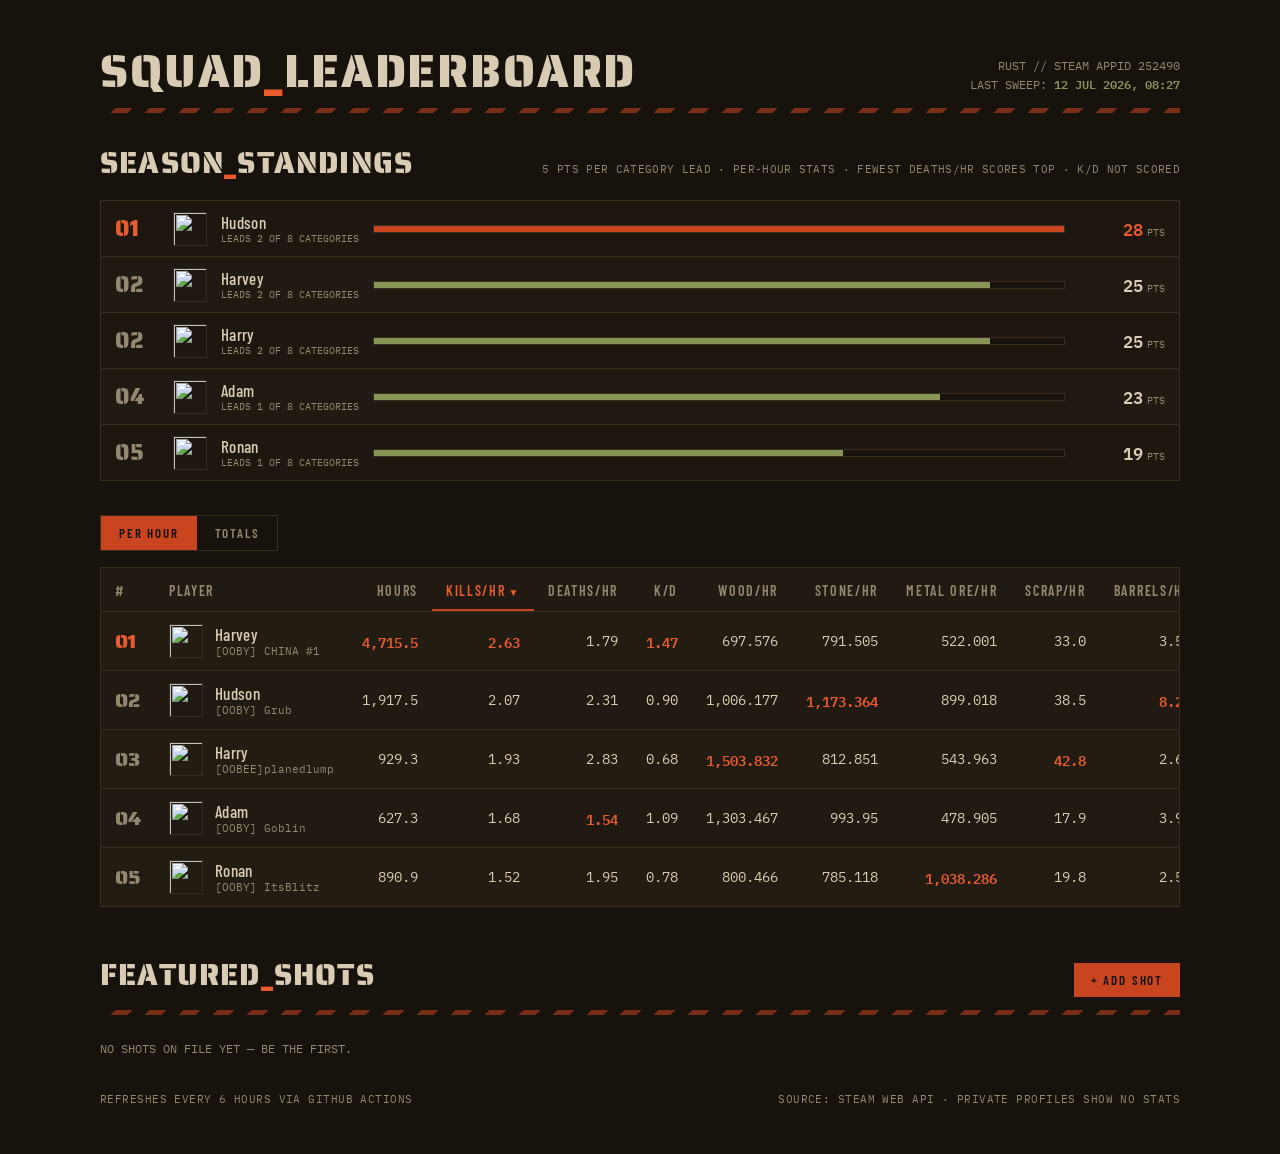
==== commit 40e93db3: "Update index.html" ====
--- a/docs/index.html
+++ b/docs/index.html
@@ -349,7 +349,7 @@
 const COLS = [
   {key:"hours",   label:"Hours", dec:1, noRate:true},
   {key:"kills",   label:"Kills"},
-  {key:"deaths",  label:"Deaths"},
+  {key:"deaths",  label:"Deaths", invert:true},
   {key:"kd",      label:"K/D", dec:2, noRate:true},
   {key:"wood",    label:"Wood"},
   {key:"stone",   label:"Stone"},
@@ -437,7 +437,8 @@
   // column leaders (among public profiles, in the current mode)
   const leaders = {};
   for (const c of COLS){
-    leaders[c.key] = Math.max(...players.filter(p=>!p.private).map(p => displayVal(p, c) ?? 0), 0);
+    const vals = players.filter(p=>!p.private).map(p => displayVal(p, c) ?? (c.invert ? Infinity : 0));
+    leaders[c.key] = c.invert ? Math.min(...vals) : Math.max(...vals, 0);
   }
 
   players.forEach((p, i) => {
@@ -468,7 +469,7 @@
         const td = document.createElement("td");
         const v = displayVal(p, c);
         td.textContent = fmtCell(v, c);
-        if (v !== null && v > 0 && v === leaders[c.key]) td.classList.add("top");
+        if (v !== null && v === leaders[c.key] && (c.invert || v > 0)) td.classList.add("top");
         tr.appendChild(td);
       }
     }
@@ -719,3 +720,5 @@
 </script>
 </body>
 </html>
+
+
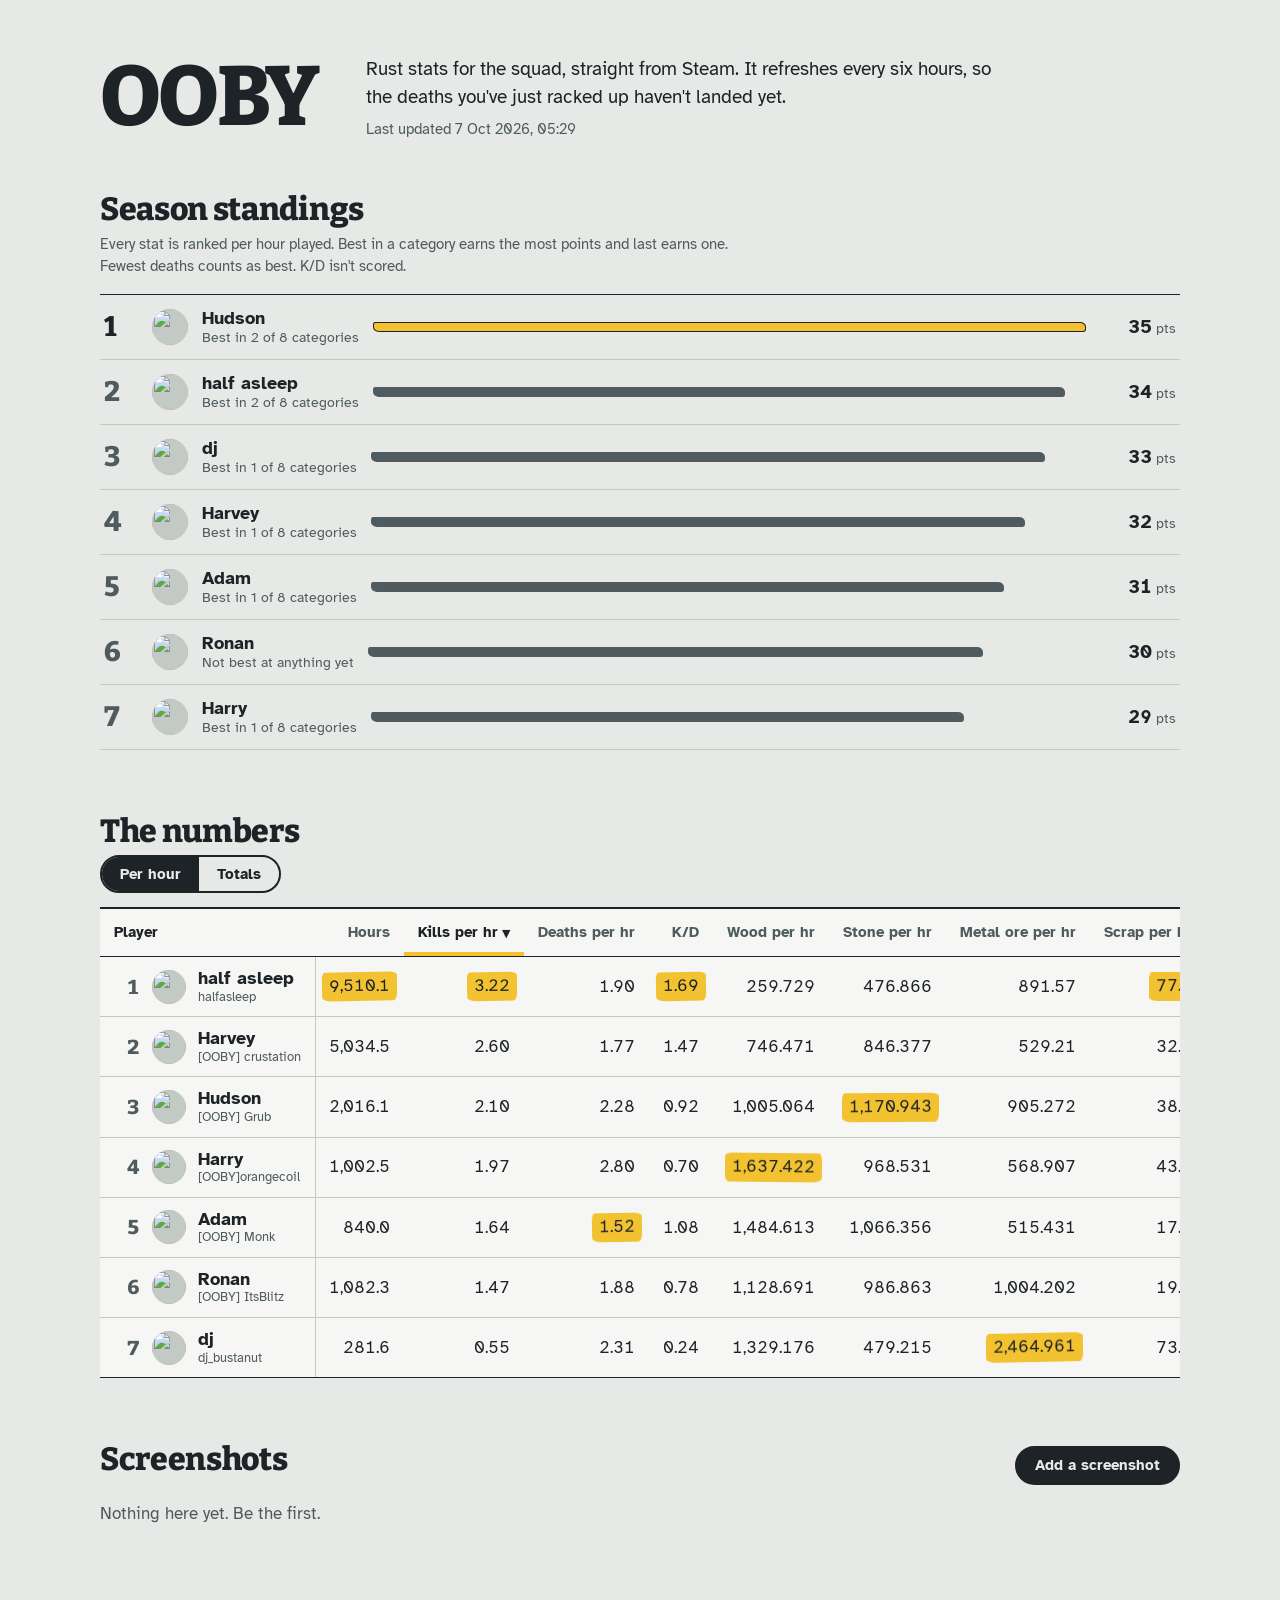
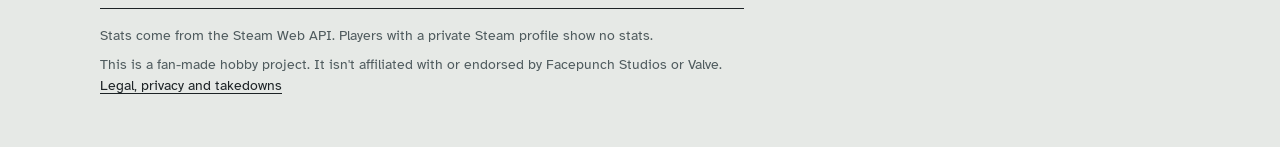
==== commit 3d26a23a: "Redesign the leaderboard and add legal and privacy page - New look: concrete grey and ink, Bitter an" ====
--- a/docs/index.html
+++ b/docs/index.html
@@ -3,329 +3,70 @@
 <head>
 <meta charset="UTF-8">
 <meta name="viewport" content="width=device-width, initial-scale=1.0">
-<title>SQUAD LEADERBOARD // RUST</title>
-<link rel="preconnect" href="https://fonts.googleapis.com">
-<link rel="preconnect" href="https://fonts.gstatic.com" crossorigin>
-<link href="https://fonts.googleapis.com/css2?family=Saira+Stencil+One&family=Barlow+Condensed:wght@400;500;600&family=IBM+Plex+Mono:wght@400;600&display=swap" rel="stylesheet">
-<style>
-  :root{
-    --bg:#17120C;
-    --panel:#201A12;
-    --panel-2:#28211660;
-    --line:#382E20;
-    --text:#D8CCB4;
-    --dim:#928770;
-    --oxide:#C8451F;
-    --oxide-hi:#E85B2E;
-    --olive:#8B9457;
-    --stencil:'Saira Stencil One',sans-serif;
-    --cond:'Barlow Condensed',sans-serif;
-    --mono:'IBM Plex Mono',monospace;
-  }
-  *{margin:0;padding:0;box-sizing:border-box}
-  html{background:var(--bg)}
-  body{
-    font-family:var(--cond);
-    color:var(--text);
-    background:var(--bg);
-    min-height:100vh;
-    padding:clamp(16px,4vw,48px);
-  }
-  .wrap{max-width:1080px;margin:0 auto}
-
-  header{
-    display:flex;align-items:flex-end;justify-content:space-between;
-    gap:16px;flex-wrap:wrap;margin-bottom:14px;
-  }
-  h1{
-    font-family:var(--stencil);
-    font-weight:400;
-    font-size:clamp(28px,5vw,46px);
-    letter-spacing:.04em;
-    line-height:1;
-    color:var(--text);
-    text-transform:uppercase;
-  }
-  h1 .ox{color:var(--oxide-hi)}
-  .stamp{
-    font-family:var(--mono);
-    font-size:12px;
-    color:var(--dim);
-    text-align:right;
-    line-height:1.6;
-    text-transform:uppercase;
-  }
-  .stamp b{color:var(--olive);font-weight:600}
-
-  .hazard{
-    height:5px;
-    background:repeating-linear-gradient(-45deg,var(--oxide) 0 12px,transparent 12px 24px);
-    opacity:.55;
-    margin-bottom:26px;
-  }
-
-  .banner{
-    display:none;
-    font-family:var(--mono);font-size:12px;
-    color:var(--bg);background:var(--olive);
-    padding:8px 12px;margin-bottom:18px;
-    text-transform:uppercase;letter-spacing:.05em;
-  }
-  .banner.show{display:block}
-
-  .seg{display:inline-flex;border:1px solid var(--line);margin-bottom:16px}
-  .seg button{
-    font-family:var(--cond);font-weight:600;font-size:13px;
-    letter-spacing:.14em;text-transform:uppercase;
-    background:none;border:none;color:var(--dim);
-    padding:9px 18px;cursor:pointer;
-  }
-  .seg button:hover{color:var(--text)}
-  .seg button.on{background:var(--oxide);color:var(--bg)}
-  .seg button:focus-visible{outline:2px solid var(--oxide);outline-offset:2px}
-
-  .scroll{overflow-x:auto;border:1px solid var(--line);background:var(--panel)}
-  table{width:100%;min-width:880px;border-collapse:collapse}
-  thead th{
-    font-family:var(--cond);font-weight:600;
-    font-size:14px;letter-spacing:.12em;text-transform:uppercase;
-    color:var(--dim);
-    text-align:right;
-    padding:14px 14px 12px;
-    border-bottom:1px solid var(--line);
-    cursor:pointer;user-select:none;white-space:nowrap;
-  }
-  thead th:hover{color:var(--text)}
-  thead th.sorted{color:var(--oxide-hi);box-shadow:inset 0 -2px 0 var(--oxide)}
-  thead th .arrow{font-size:10px;margin-left:3px}
-  th.left,td.left{text-align:left}
-
-  tbody td{
-    font-family:var(--mono);font-size:14px;
-    text-align:right;
-    padding:12px 14px;
-    border-bottom:1px solid var(--line);
-    white-space:nowrap;
-  }
-  tbody tr:last-child td{border-bottom:none}
-  tbody tr:nth-child(odd) td{background:var(--panel-2)}
-  tbody tr:hover td{background:#2E251860}
-
-  td.rank{
-    font-family:var(--stencil);font-size:20px;
-    color:var(--dim);width:64px;
-  }
-  tr.first td.rank{color:var(--oxide-hi)}
-
-  .player{display:flex;align-items:center;gap:12px}
-  .who{display:flex;flex-direction:column;line-height:1.2}
-  .alias{font-family:var(--mono);font-size:11px;color:var(--dim)}
-  .player img{
-    width:34px;height:34px;display:block;
-    border:1px solid var(--line);
-    filter:saturate(.85);
-  }
-  .player a{
-    font-family:var(--cond);font-weight:500;font-size:17px;
-    color:var(--text);text-decoration:none;letter-spacing:.02em;
-  }
-  .player a:hover{color:var(--oxide-hi)}
-  .player a:focus-visible{outline:2px solid var(--oxide);outline-offset:2px}
-
-  td.top{color:var(--oxide-hi);font-weight:600}
-  tr.private td{color:var(--dim)}
-  tr.private .player a{color:var(--dim)}
-  .priv-label{
-    font-family:var(--cond);font-size:13px;letter-spacing:.14em;
-    text-transform:uppercase;color:var(--dim);
-  }
-
-  footer{
-    display:flex;justify-content:space-between;gap:12px;flex-wrap:wrap;
-    margin-top:14px;
-    font-family:var(--mono);font-size:11px;color:var(--dim);
-    text-transform:uppercase;letter-spacing:.04em;
-  }
-
-  .shots{margin-top:44px}
-  .shots-head{display:flex;align-items:baseline;justify-content:space-between;margin-bottom:12px}
-  .shots h2{
-    font-family:var(--stencil);font-weight:400;
-    font-size:clamp(20px,3.4vw,30px);
-    letter-spacing:.04em;text-transform:uppercase;color:var(--text);
-  }
-  .shots h2 .ox{color:var(--oxide-hi)}
-  .shots-count{font-family:var(--mono);font-size:12px;color:var(--dim);text-transform:uppercase}
-  .grid{
-    margin-top:22px;
-    display:grid;grid-template-columns:repeat(auto-fill,minmax(240px,1fr));gap:10px;
-  }
-  .grid figure{
-    border:1px solid var(--line);background:var(--panel);
-    cursor:pointer;overflow:hidden;
-  }
-  .grid img{
-    width:100%;aspect-ratio:16/9;object-fit:cover;display:block;
-    filter:saturate(.9) brightness(.92);
-  }
-  .grid figure:hover img{filter:none}
-  .grid figcaption{
-    font-family:var(--mono);font-size:11px;color:var(--dim);
-    padding:7px 10px;border-top:1px solid var(--line);
-    white-space:nowrap;overflow:hidden;text-overflow:ellipsis;
-    text-transform:uppercase;letter-spacing:.03em;
-  }
-  .grid figure:focus-visible{outline:2px solid var(--oxide);outline-offset:2px}
-
-  .lightbox{
-    position:fixed;inset:0;z-index:10;
-    background:#17120CF0;
-    display:flex;flex-direction:column;align-items:center;justify-content:center;
-    gap:12px;padding:4vw;cursor:zoom-out;
-  }
-  .lightbox[hidden]{display:none}
-  .lightbox img{max-width:100%;max-height:86vh;border:1px solid var(--line)}
-  .lightbox-name{font-family:var(--mono);font-size:12px;color:var(--dim);text-transform:uppercase}
-
-  .btn{
-    font-family:var(--cond);font-weight:600;font-size:13px;
-    letter-spacing:.14em;text-transform:uppercase;
-    background:var(--oxide);color:var(--bg);
-    border:1px solid var(--oxide);
-    padding:8px 16px;cursor:pointer;
-  }
-  .btn:hover{background:var(--oxide-hi);border-color:var(--oxide-hi)}
-  .btn:disabled{opacity:.45;cursor:not-allowed}
-  .btn.ghost{background:none;color:var(--dim);border-color:var(--line)}
-  .btn.ghost:hover{color:var(--text)}
-  .btn:focus-visible{outline:2px solid var(--oxide);outline-offset:2px}
-  .empty{font-family:var(--mono);font-size:12px;color:var(--dim);margin-top:18px;text-transform:uppercase}
-
-  .modal{
-    position:fixed;inset:0;z-index:20;
-    background:#17120CF0;
-    display:flex;align-items:center;justify-content:center;padding:16px;
-  }
-  .modal[hidden]{display:none}
-  .modal-box{
-    width:min(440px,100%);
-    background:var(--panel);border:1px solid var(--line);
-    padding:22px;display:flex;flex-direction:column;gap:12px;
-  }
-  .modal-box h3{
-    font-family:var(--stencil);font-weight:400;font-size:22px;
-    letter-spacing:.04em;text-transform:uppercase;
-  }
-  .modal-box h3 .ox{color:var(--oxide-hi)}
-  .modal-box input[type=password], .modal-box input[type=text]{
-    font-family:var(--mono);font-size:13px;
-    background:var(--bg);border:1px solid var(--line);color:var(--text);
-    padding:10px 12px;width:100%;
-  }
-  .modal-box input:focus{outline:none;border-color:var(--oxide)}
-  .drop{
-    font-family:var(--mono);font-size:12px;color:var(--dim);
-    border:1px dashed var(--line);
-    padding:26px 14px;text-align:center;cursor:pointer;
-    text-transform:uppercase;letter-spacing:.03em;
-    overflow:hidden;text-overflow:ellipsis;
-  }
-  .drop:hover,.drop.armed{border-color:var(--oxide);color:var(--text)}
-  .drop:focus-visible{outline:2px solid var(--oxide);outline-offset:2px}
-  .modal-row{display:flex;align-items:center;justify-content:space-between;gap:10px}
-  .up-status{font-family:var(--mono);font-size:11px;color:var(--olive);text-transform:uppercase}
-  .up-status.err{color:var(--oxide-hi)}
-
-  .standings{margin-bottom:34px}
-  .stand-head{display:flex;align-items:baseline;justify-content:space-between;gap:14px;flex-wrap:wrap;margin-bottom:14px}
-  .standings h2{
-    font-family:var(--stencil);font-weight:400;
-    font-size:clamp(20px,3.4vw,30px);
-    letter-spacing:.04em;text-transform:uppercase;color:var(--text);
-  }
-  .standings h2 .ox{color:var(--oxide-hi)}
-  .stand-note{font-family:var(--mono);font-size:11px;color:var(--dim);text-transform:uppercase;letter-spacing:.03em}
-  .stand-row{
-    display:flex;align-items:center;gap:14px;
-    border:1px solid var(--line);border-bottom:none;
-    background:var(--panel);padding:10px 14px;
-  }
-  .stand-row:nth-child(odd){background:var(--panel-2)}
-  .stand-row:last-child{border-bottom:1px solid var(--line)}
-  .stand-row .rank{font-family:var(--stencil);font-size:22px;color:var(--dim);width:44px;flex:none}
-  .stand-row.first .rank{color:var(--oxide-hi)}
-  .stand-row img{width:34px;height:34px;flex:none;border:1px solid var(--line);filter:saturate(.85)}
-  .stand-who{display:flex;flex-direction:column;line-height:1.2;min-width:110px}
-  .stand-name{font-family:var(--cond);font-weight:500;font-size:17px;letter-spacing:.02em}
-  .stand-sub{font-family:var(--mono);font-size:10px;color:var(--dim);text-transform:uppercase}
-  .stand-bar{flex:1;height:8px;background:var(--bg);border:1px solid var(--line);overflow:hidden}
-  .stand-bar i{display:block;height:100%;background:var(--olive)}
-  .stand-row.first .stand-bar i{background:var(--oxide)}
-  .stand-pts{font-family:var(--mono);font-weight:600;font-size:17px;width:86px;text-align:right;flex:none}
-  .stand-pts small{font-size:10px;color:var(--dim);font-weight:400;margin-left:4px;text-transform:uppercase}
-  .stand-row.first .stand-pts{color:var(--oxide-hi)}
-  @media (max-width:560px){
-    .stand-note{display:none}
-    .stand-sub{display:none}
-  }
-  @media (prefers-reduced-motion: no-preference){
-    tbody tr{transition:background .12s}
-  }
-</style>
+<title>OOBY Rust stats</title>
+<meta name="description" content="Rust stats for the OOBY squad, pulled from Steam every six hours.">
+<link rel="preload" href="assets/fonts/bitter-latin-800-normal.woff2" as="font" type="font/woff2" crossorigin>
+<link rel="stylesheet" href="assets/style.css">
 </head>
 <body>
 <div class="wrap">
-  <header>
-    <h1>Squad<span class="ox">_</span>Leaderboard</h1>
-    <div class="stamp">
-      Rust // Steam AppID 252490<br>
-      Last sweep: <b id="updated">—</b>
-    </div>
+
+  <header class="top">
+    <h1>OOBY</h1>
+    <p class="intro">Rust stats for the squad, straight from Steam. It refreshes every six hours, so the deaths you've just racked up haven't landed yet.</p>
+    <p class="updated">Last updated <time id="updated">…</time></p>
   </header>
-  <div class="hazard"></div>
-
-  <section class="standings" id="standings" hidden>
-    <div class="stand-head">
-      <h2>Season<span class="ox">_</span>Standings</h2>
-      <span class="stand-note">5 pts per category lead &middot; per-hour stats &middot; fewest deaths/hr scores top &middot; k/d not scored</span>
-    </div>
+
+  <div class="banner" id="banner">This is sample data. Run the "Update stats" workflow on GitHub to pull the real numbers.</div>
+
+  <section id="standings" hidden>
+    <div class="section-head">
+      <h2>Season standings</h2>
+    </div>
+    <p class="note">Every stat is ranked per hour played. Best in a category earns the most points and last earns one. Fewest deaths counts as best. K/D isn't scored.</p>
     <div id="stand-rows"></div>
   </section>
 
-  <div class="banner" id="banner">Sample data — run the “Update stats” workflow on GitHub to pull real numbers</div>
-
-  <div class="seg">
-    <button id="btn-rate" class="on" onclick="setMode('rate')">Per hour</button>
-    <button id="btn-total" onclick="setMode('total')">Totals</button>
-  </div>
-
-  <div class="scroll">
-    <table id="board">
-      <thead><tr id="headrow"></tr></thead>
-      <tbody id="rows"></tbody>
-    </table>
-  </div>
-
-  <section class="shots" id="shots-section" hidden>
-    <div class="shots-head">
-      <h2>Featured<span class="ox">_</span>Shots</h2>
-      <span class="shots-count" id="shots-count"></span>
-      <button class="btn" id="add-shot" hidden>+ Add shot</button>
-    </div>
-    <div class="hazard"></div>
-    <p class="empty" id="shots-empty" hidden>No shots on file yet — be the first.</p>
-    <div class="grid" id="shots-grid"></div>
+  <section>
+    <div class="section-head">
+      <h2>The numbers</h2>
+    </div>
+    <div class="toggle" role="group" aria-label="Show stats as">
+      <button id="btn-rate" aria-pressed="true" onclick="setMode('rate')">Per hour</button>
+      <button id="btn-total" aria-pressed="false" onclick="setMode('total')">Totals</button>
+    </div>
+    <div class="scroll">
+      <table id="board">
+        <thead><tr id="headrow"></tr></thead>
+        <tbody id="rows"></tbody>
+      </table>
+    </div>
   </section>
 
-  <div class="modal" id="upload-modal" hidden>
+  <section id="shots-section" hidden>
+    <div class="section-head">
+      <h2>Screenshots</h2>
+      <button class="btn" id="add-shot" hidden>Add a screenshot</button>
+    </div>
+    <p class="note" id="shots-count"></p>
+    <p class="empty" id="shots-empty" hidden>Nothing here yet. Be the first.</p>
+    <div class="shots-grid" id="shots-grid"></div>
+  </section>
+
+  <div class="overlay" id="upload-modal" role="dialog" aria-modal="true" aria-labelledby="up-title" hidden>
     <div class="modal-box">
-      <h3>Upload<span class="ox">_</span>Shot</h3>
-      <input type="password" id="up-pass" placeholder="Squad password" autocomplete="off">
-      <input type="text" id="up-caption" placeholder="Caption (optional)" maxlength="60" autocomplete="off">
-      <div class="drop" id="up-drop" tabindex="0">Drag an image here, paste one, or click to pick</div>
+      <h3 id="up-title">Add a screenshot</h3>
+      <label>Squad password
+        <input type="password" id="up-pass" autocomplete="off">
+      </label>
+      <label>Caption <span>optional, 60 characters max</span>
+        <input type="text" id="up-caption" maxlength="60" autocomplete="off">
+      </label>
+      <div class="drop" id="up-drop" tabindex="0" role="button">Drag an image here, paste one, or click to pick</div>
       <input type="file" id="up-file" accept="image/png,image/jpeg,image/webp,image/gif" hidden>
+      <p class="consent">Screenshots go on a public page. Only upload ones you took or have permission to share, and check anyone shown in them is fine with it. See the <a href="legal.html#content" target="_blank" rel="noopener">content rules</a>.</p>
       <div class="modal-row">
-        <span class="up-status" id="up-status"></span>
+        <span class="up-status" id="up-status" role="status"></span>
         <span>
           <button class="btn ghost" id="up-cancel">Cancel</button>
           <button class="btn" id="up-send" disabled>Upload</button>
@@ -334,14 +75,15 @@
     </div>
   </div>
 
-  <div class="lightbox" id="lightbox" hidden>
+  <div class="overlay lightbox" id="lightbox" role="dialog" aria-modal="true" aria-label="Screenshot" hidden>
+    <button class="btn close" id="lightbox-close" type="button">Close</button>
     <img id="lightbox-img" src="" alt="">
-    <span class="lightbox-name" id="lightbox-name"></span>
+    <p id="lightbox-name"></p>
   </div>
 
   <footer>
-    <span>Refreshes every 6 hours via GitHub Actions</span>
-    <span>Source: Steam Web API · Private profiles show no stats</span>
+    <p>Stats come from the Steam Web API. Players with a private Steam profile show no stats.</p>
+    <p>This is a fan-made hobby project. It isn't affiliated with or endorsed by Facepunch Studios or Valve. <a href="legal.html">Legal, privacy and takedowns</a></p>
   </footer>
 </div>
 
@@ -353,7 +95,7 @@
   {key:"kd",      label:"K/D", dec:2, noRate:true},
   {key:"wood",    label:"Wood"},
   {key:"stone",   label:"Stone"},
-  {key:"metal",   label:"Metal Ore"},
+  {key:"metal",   label:"Metal ore"},
   {key:"scrap",   label:"Scrap"},
   {key:"barrels", label:"Barrels"},
   {key:"builds",  label:"Builds"},
@@ -366,19 +108,36 @@
   updated: null,
   placeholder: true,
   players: [
-    {steamid:"76561198328433034", label:"Player 1", name:"xX_RatKing_Xx",  avatar:"", profile_url:"#", private:false,
+    {steamid:"1", label:"Player 1", name:"xX_RatKing_Xx",  avatar:"", profile_url:"#", private:false,
      stats:{hours:1450.5, kills:412, deaths:305, kd:1.35, wood:184200, stone:96100, metal:41800, scrap:12750, barrels:1630, builds:2210}},
-    {steamid:"76561198329843176", label:"Player 2", name:"doorcamper9000",  avatar:"", profile_url:"#", private:false,
+    {steamid:"2", label:"Player 2", name:"doorcamper9000",  avatar:"", profile_url:"#", private:false,
      stats:{hours:2210.0, kills:388, deaths:412, kd:0.94, wood:243500, stone:120400, metal:38200, scrap:9980, barrels:1215, builds:3480}},
-    {steamid:"76561198982508980", label:"Player 3", name:"scrap goblin",avatar:"", profile_url:"#", private:false,
+    {steamid:"3", label:"Player 3", name:"scrap goblin",avatar:"", profile_url:"#", private:false,
      stats:{hours:980.2, kills:511, deaths:298, kd:1.71, wood:98700, stone:64200, metal:55600, scrap:15320, barrels:2040, builds:1120}},
-    {steamid:"76561199044926383", label:"Player 4", name:"anon", avatar:"", profile_url:"#", private:true, stats:{}},
+    {steamid:"4", label:"Player 4", name:"anon", avatar:"", profile_url:"#", private:true, stats:{}},
   ]
 };
 
 let data = null;
 let sortKey = "kills";
 let sortDir = -1;
+
+const $ = id => document.getElementById(id);
+
+/* Build elements without innerHTML so Steam names can never inject markup. */
+function el(tag, props, ...kids){
+  const n = document.createElement(tag);
+  if (props) for (const [k, v] of Object.entries(props)){
+    if (k === "class") n.className = v;
+    else if (k === "text") n.textContent = v;
+    else n.setAttribute(k, v);
+  }
+  for (const kid of kids) if (kid) n.append(kid);
+  return n;
+}
+
+/* Only ever link out to real https URLs. */
+const safeUrl = u => /^https:\/\//.test(u || "") ? u : null;
 
 const fmt = (v, dec) => (v ?? 0).toLocaleString("en-GB",
   dec ? {minimumFractionDigits:dec, maximumFractionDigits:dec} : {});
@@ -392,7 +151,7 @@
 }
 
 function fmtCell(v, c){
-  if (v === null) return "—";
+  if (v === null) return "–";
   if (c.dec !== undefined) return fmt(v, c.dec);
   if (mode === "total" || c.noRate) return fmt(v);
   const dec = v >= 100 ? 0 : v >= 10 ? 1 : 2;
@@ -400,32 +159,31 @@
 }
 
 function buildHead(){
-  const tr = document.getElementById("headrow");
-  tr.innerHTML = "";
-  const rank = document.createElement("th");
-  rank.textContent = "#"; rank.className = "left"; rank.style.cursor = "default";
-  tr.appendChild(rank);
-  const name = document.createElement("th");
-  name.textContent = "Player"; name.className = "left"; name.style.cursor = "default";
-  tr.appendChild(name);
+  const tr = $("headrow");
+  tr.replaceChildren(el("th", {class:"left name", scope:"col", text:"Player"}));
   for (const c of COLS){
-    const th = document.createElement("th");
-    const suffix = (mode === "rate" && !c.noRate) ? "/hr" : "";
-    th.innerHTML = c.label + suffix + (c.key === sortKey ? `<span class="arrow">${sortDir<0?"▼":"▲"}</span>` : "");
-    if (c.key === sortKey) th.classList.add("sorted");
-    th.onclick = () => {
+    const th = el("th", {scope:"col"});
+    const suffix = (mode === "rate" && !c.noRate) ? " per hr" : "";
+    const btn = el("button", {type:"button"});
+    btn.append(c.label + suffix);
+    if (c.key === sortKey){
+      th.setAttribute("aria-sort", sortDir < 0 ? "descending" : "ascending");
+      btn.append(el("span", {class:"arrow", "aria-hidden":"true", text: sortDir < 0 ? "▼" : "▲"}));
+    }
+    btn.onclick = () => {
       sortDir = (c.key === sortKey) ? -sortDir : -1;
       sortKey = c.key;
       render();
     };
-    tr.appendChild(th);
+    th.append(btn);
+    tr.append(th);
   }
 }
 
 function render(){
   buildHead();
-  const tbody = document.getElementById("rows");
-  tbody.innerHTML = "";
+  const tbody = $("rows");
+  tbody.replaceChildren();
 
   const sortCol = COLS.find(c => c.key === sortKey);
   const players = [...data.players].sort((a,b) => {
@@ -437,62 +195,58 @@
   // column leaders (among public profiles, in the current mode)
   const leaders = {};
   for (const c of COLS){
-    const vals = players.filter(p=>!p.private).map(p => displayVal(p, c) ?? (c.invert ? Infinity : 0));
+    const vals = players.filter(p => !p.private)
+                        .map(p => displayVal(p, c) ?? (c.invert ? Infinity : 0));
     leaders[c.key] = c.invert ? Math.min(...vals) : Math.max(...vals, 0);
   }
 
   players.forEach((p, i) => {
-    const tr = document.createElement("tr");
-    if (i === 0 && !p.private) tr.classList.add("first");
-    if (p.private) tr.classList.add("private");
-
-    const rank = document.createElement("td");
-    rank.className = "rank left";
-    rank.textContent = String(i+1).padStart(2,"0");
-    tr.appendChild(rank);
-
-    const name = document.createElement("td");
-    name.className = "left";
-    const av = p.avatar ? `<img src="${p.avatar}" alt="">` : "";
+    const tr = el("tr", p.private ? {class:"private"} : null);
+
     const main = p.label || p.name;
-    const sub = (p.label && p.label !== p.name) ? `<span class="alias">${p.name}</span>` : "";
-    name.innerHTML = `<span class="player">${av}<span class="who"><a href="${p.profile_url}" target="_blank" rel="noopener">${main}</a>${sub}</span></span>`;
-    tr.appendChild(name);
+    const url = safeUrl(p.profile_url);
+    const nameEl = url ? el("a", {href:url, target:"_blank", rel:"noopener", text:main})
+                       : el("span", {text:main});
+    const who = el("span", {class:"who"}, nameEl);
+    if (p.label && p.label !== p.name) who.append(el("span", {class:"alias", text:p.name}));
+    const av = safeUrl(p.avatar) ? el("img", {src:p.avatar, alt:"", width:34, height:34, loading:"lazy"}) : null;
+    const nameTd = el("td", {class:"left name"},
+      el("span", {class:"player"}, el("span", {class:"pos", text:String(i+1)}), av, who));
+    tr.append(nameTd);
 
     if (p.private){
-      const td = document.createElement("td");
-      td.colSpan = COLS.length;
-      td.innerHTML = `<span class="priv-label">Private profile — no stats shared</span>`;
-      tr.appendChild(td);
+      tr.append(el("td", {colspan:COLS.length},
+        el("span", {class:"priv-label", text:"Private profile, no stats shared"})));
     } else {
       for (const c of COLS){
-        const td = document.createElement("td");
         const v = displayVal(p, c);
-        td.textContent = fmtCell(v, c);
-        if (v !== null && v === leaders[c.key] && (c.invert || v > 0)) td.classList.add("top");
-        tr.appendChild(td);
+        const td = el("td");
+        const text = fmtCell(v, c);
+        if (v !== null && v === leaders[c.key] && (c.invert || v > 0)) td.append(el("mark", {class:"hl", text}));
+        else td.textContent = text;
+        tr.append(td);
       }
     }
-    tbody.appendChild(tr);
+    tbody.append(tr);
   });
 
-  document.getElementById("updated").textContent = data.updated
+  $("updated").textContent = data.updated
     ? new Date(data.updated).toLocaleString("en-GB", {dateStyle:"medium", timeStyle:"short"})
-    : "awaiting first run";
-  document.getElementById("banner").classList.toggle("show", !!data.placeholder);
+    : "never, waiting for the first run";
+  $("banner").classList.toggle("show", !!data.placeholder);
 }
 
 function setMode(m){
   mode = m;
-  document.getElementById("btn-rate").classList.toggle("on", m === "rate");
-  document.getElementById("btn-total").classList.toggle("on", m === "total");
+  $("btn-rate").setAttribute("aria-pressed", String(m === "rate"));
+  $("btn-total").setAttribute("aria-pressed", String(m === "total"));
   render();
 }
 
-/* ---- Featured Shots: lists docs/screenshots/ via GitHub's public API ---- */
+/* ---- Screenshots: lists docs/screenshots/ via GitHub's public API ---- */
 
 /* Paste your Cloudflare Worker URL here to enable in-page uploads.
-   Leave empty ("") and the Add shot button stays hidden. */
+   Leave empty ("") and the Add button stays hidden. */
 const UPLOAD_URL = "https://spring-darkness-c298.adamclarkq9.workers.dev/";
 
 const IMG_EXT = /\.(png|jpe?g|webp|gif)$/i;
@@ -506,63 +260,80 @@
   return { owner: host.split(".")[0], repo };
 }
 
-function caption(filename){
-  return filename.replace(IMG_EXT, "").replace(/[-_]+/g, " ");
+/* "2026-07-11-0809-big-cat.jpg" -> {text:"big cat", date:"11 Jul 2026"} */
+function describe(filename){
+  const base = filename.replace(IMG_EXT, "");
+  const m = base.match(/^(\d{4})-(\d{2})-(\d{2})-\d{4}-(.*)$/);
+  if (!m) return {text: base.replace(/[-_]+/g, " "), date: ""};
+  const d = new Date(+m[1], +m[2] - 1, +m[3]);
+  return {
+    text: m[4].replace(/[-_]+/g, " "),
+    date: d.toLocaleDateString("en-GB", {day:"numeric", month:"short", year:"numeric"}),
+  };
 }
 
 function loadShots(){
   if (UPLOAD_URL){
-    document.getElementById("shots-section").hidden = false;
-    document.getElementById("add-shot").hidden = false;
-    document.getElementById("shots-empty").hidden = false;
+    $("shots-section").hidden = false;
+    $("add-shot").hidden = false;
+    $("shots-empty").hidden = false;
   }
   const loc = repoFromLocation();
   if (!loc) return; // previewing the file outside GitHub Pages
   fetch(`https://api.github.com/repos/${loc.owner}/${loc.repo}/contents/docs/screenshots`)
     .then(r => { if (!r.ok) throw new Error(); return r.json(); })
     .then(files => {
-      const imgs = files.filter(f => f.type === "file" && IMG_EXT.test(f.name))
+      const imgs = files.filter(f => f.type === "file" && IMG_EXT.test(f.name) && safeUrl(f.download_url))
                         .sort((a,b) => b.name.localeCompare(a.name)); // date-prefixed names = newest first
       if (!imgs.length) return;
-      document.getElementById("shots-empty").hidden = true;
-      const grid = document.getElementById("shots-grid");
+      $("shots-empty").hidden = true;
+      const grid = $("shots-grid");
       for (const f of imgs){
-        const fig = document.createElement("figure");
-        fig.tabIndex = 0;
-        fig.innerHTML = `<img src="${f.download_url}" alt="${caption(f.name)}" loading="lazy"><figcaption>${caption(f.name)}</figcaption>`;
-        const open = () => showLightbox(f.download_url, caption(f.name));
-        fig.onclick = open;
-        fig.onkeydown = e => { if (e.key === "Enter") open(); };
-        grid.appendChild(fig);
+        const info = describe(f.name);
+        const label = info.text || "Screenshot";
+        const img = el("img", {src:f.download_url, alt:label, loading:"lazy"});
+        const cap = el("span", {text:label});
+        if (info.date) cap.append(el("small", {text:info.date}));
+        const btn = el("button", {class:"shot", type:"button"}, img, cap);
+        btn.onclick = () => showLightbox(f.download_url, label + (info.date ? `, ${info.date}` : ""), btn);
+        grid.append(btn);
       }
-      document.getElementById("shots-count").textContent = `${imgs.length} on file`;
-      document.getElementById("shots-section").hidden = false;
+      $("shots-count").textContent = `${imgs.length} so far. Click one to see it properly.`;
+      $("shots-section").hidden = false;
     })
     .catch(() => {}); // no folder yet or rate-limited: section stays hidden
 }
 
-function showLightbox(src, name){
-  document.getElementById("lightbox-img").src = src;
-  document.getElementById("lightbox-name").textContent = name;
-  document.getElementById("lightbox").hidden = false;
-}
-document.getElementById("lightbox").onclick = () => {
-  document.getElementById("lightbox").hidden = true;
-  document.getElementById("lightbox-img").src = "";
-};
+let lightboxOpener = null;
+function showLightbox(src, name, opener){
+  lightboxOpener = opener || null;
+  $("lightbox-img").src = src;
+  $("lightbox-img").alt = name;
+  $("lightbox-name").textContent = name;
+  $("lightbox").hidden = false;
+  $("lightbox-close").focus();
+}
+function closeLightbox(){
+  $("lightbox").hidden = true;
+  $("lightbox-img").src = "";
+  if (lightboxOpener) lightboxOpener.focus();
+}
+$("lightbox").onclick = closeLightbox;
 document.addEventListener("keydown", e => {
-  if (e.key === "Escape") document.getElementById("lightbox").hidden = true;
+  if (e.key !== "Escape") return;
+  if (!$("lightbox").hidden) closeLightbox();
+  else if (!$("upload-modal").hidden) $("up-cancel").click();
 });
 loadShots();
 
 /* ---- In-page uploads via the Cloudflare Worker ---- */
 let pickedFile = null;
-const $ = id => document.getElementById(id);
+const DROP_TEXT = "Drag an image here, paste one, or click to pick";
 
 function setStatus(msg, isErr){
-  const el = $("up-status");
-  el.textContent = msg || "";
-  el.classList.toggle("err", !!isErr);
+  const s = $("up-status");
+  s.textContent = msg || "";
+  s.classList.toggle("err", !!isErr);
 }
 
 function armUpload(){
@@ -571,8 +342,8 @@
 
 function takeFile(f){
   if (!f) return;
-  if (!/^image\/(png|jpe?g|webp|gif)$/.test(f.type)) { setStatus("Images only (png/jpg/webp/gif)", true); return; }
-  if (f.size > 8 * 1024 * 1024) { setStatus("Too big — 8 MB max", true); return; }
+  if (!/^image\/(png|jpe?g|webp|gif)$/.test(f.type)) { setStatus("Images only: png, jpg, webp or gif", true); return; }
+  if (f.size > 8 * 1024 * 1024) { setStatus("That's over 8 MB. Pick a smaller one.", true); return; }
   pickedFile = f;
   $("up-drop").classList.add("armed");
   $("up-drop").textContent = `${f.name} (${(f.size/1024/1024).toFixed(1)} MB)`;
@@ -595,7 +366,7 @@
     const b64 = await new Promise((res, rej) => {
       const r = new FileReader();
       r.onload = () => res(r.result.split(",")[1]);
-      r.onerror = () => rej(new Error("read failed"));
+      r.onerror = () => rej(new Error("Couldn't read that file"));
       r.readAsDataURL(pickedFile);
     });
     const resp = await fetch(UPLOAD_URL, {
@@ -605,10 +376,10 @@
     });
     const out = await resp.json().catch(() => ({}));
     if (!resp.ok) throw new Error(out.error || `Upload failed (${resp.status})`);
-    setStatus("Done — live on the board in about a minute");
+    setStatus("Uploaded. It'll show up on the page in about a minute.");
     pickedFile = null;
     $("up-drop").classList.remove("armed");
-    $("up-drop").textContent = "Drag an image here, paste one, or click to pick";
+    $("up-drop").textContent = DROP_TEXT;
     setTimeout(() => { $("upload-modal").hidden = true; setStatus(""); }, 2200);
   } catch (err) {
     setStatus(err.message, true);
@@ -620,10 +391,10 @@
   if (!UPLOAD_URL) return;
   const modal = $("upload-modal"), drop = $("up-drop"), file = $("up-file");
   $("add-shot").onclick = () => { modal.hidden = false; $("up-pass").focus(); };
-  $("up-cancel").onclick = () => { modal.hidden = true; setStatus(""); };
-  modal.onclick = e => { if (e.target === modal) modal.hidden = true; };
+  $("up-cancel").onclick = () => { modal.hidden = true; setStatus(""); $("add-shot").focus(); };
+  modal.onclick = e => { if (e.target === modal) $("up-cancel").click(); };
   drop.onclick = () => file.click();
-  drop.onkeydown = e => { if (e.key === "Enter") file.click(); };
+  drop.onkeydown = e => { if (e.key === "Enter" || e.key === " "){ e.preventDefault(); file.click(); } };
   file.onchange = () => takeFile(file.files[0]);
   drop.ondragover = e => { e.preventDefault(); drop.classList.add("armed"); };
   drop.ondragleave = () => { if (!pickedFile) drop.classList.remove("armed"); };
@@ -682,35 +453,37 @@
 function renderStandings(){
   const {rows, unranked} = computeStandings();
   if (!rows.length) return;
-  const holder = document.getElementById("stand-rows");
-  holder.innerHTML = "";
+  const holder = $("stand-rows");
+  holder.replaceChildren();
   const maxPts = rows[0].pts;
   let rank = 0, prevPts = null;
 
   rows.forEach((t, i) => {
     if (t.pts !== prevPts){ rank = i + 1; prevPts = t.pts; }
-    const div = document.createElement("div");
-    div.className = "stand-row" + (rank === 1 ? " first" : "");
-    const av = t.p.avatar ? `<img src="${t.p.avatar}" alt="">` : "";
-    const leadTxt = t.leads ? `leads ${t.leads} of ${SCORED.length} categories` : "no category leads";
-    div.innerHTML =
-      `<span class="rank">${String(rank).padStart(2,"0")}</span>${av}` +
-      `<span class="stand-who"><span class="stand-name">${t.p.label || t.p.name}</span><span class="stand-sub">${leadTxt}</span></span>` +
-      `<span class="stand-bar"><i style="width:${(t.pts / maxPts * 100).toFixed(1)}%"></i></span>` +
-      `<span class="stand-pts">${t.pts}<small>pts</small></span>`;
-    holder.appendChild(div);
+    const leadTxt = t.leads
+      ? `Best in ${t.leads} of ${SCORED.length} categories`
+      : "Not best at anything yet";
+    const bar = el("span", {class:"stand-bar", "aria-hidden":"true"});
+    const fill = el("i"); fill.style.width = (t.pts / maxPts * 100).toFixed(1) + "%";
+    bar.append(fill);
+    const av = safeUrl(t.p.avatar) ? el("img", {src:t.p.avatar, alt:"", width:36, height:36, loading:"lazy"}) : null;
+    holder.append(el("div", {class:"stand-row" + (rank === 1 ? " first" : "")},
+      el("span", {class:"rank", text:String(rank)}),
+      av,
+      el("span", {class:"stand-who"},
+        el("span", {class:"stand-name", text:t.p.label || t.p.name}),
+        el("span", {class:"stand-sub", text:leadTxt})),
+      bar,
+      el("span", {class:"stand-pts"}, String(t.pts), el("small", {text:"pts"}))));
   });
 
   for (const p of unranked){
-    const div = document.createElement("div");
-    div.className = "stand-row";
-    div.innerHTML =
-      `<span class="rank">—</span>` +
-      `<span class="stand-who"><span class="stand-name">${p.label || p.name}</span></span>` +
-      `<span class="stand-sub">unranked — ${p.private ? "private profile" : "hours hidden"}</span>`;
-    holder.appendChild(div);
-  }
-  document.getElementById("standings").hidden = false;
+    holder.append(el("div", {class:"stand-row unranked"},
+      el("span", {class:"rank", text:"–"}),
+      el("span", {class:"stand-who"}, el("span", {class:"stand-name", text:p.label || p.name})),
+      el("span", {class:"stand-sub", text: p.private ? "Private profile, not ranked" : "Hours hidden, not ranked"})));
+  }
+  $("standings").hidden = false;
 }
 
 fetch("data.json", {cache:"no-store"})
@@ -720,5 +493,3 @@
 </script>
 </body>
 </html>
-
-
--- a/docs/assets/style.css
+++ b/docs/assets/style.css
@@ -0,0 +1,226 @@
+/* OOBY stats: shared styles for the board and the legal page.
+   Fonts are self-hosted (see assets/fonts) so visitors never touch Google. */
+
+@font-face{font-family:"Bitter";font-weight:600;font-style:normal;font-display:swap;
+  src:url("fonts/bitter-latin-600-normal.woff2") format("woff2")}
+@font-face{font-family:"Bitter";font-weight:800;font-style:normal;font-display:swap;
+  src:url("fonts/bitter-latin-800-normal.woff2") format("woff2")}
+@font-face{font-family:"Atkinson Hyperlegible";font-weight:400;font-style:normal;font-display:swap;
+  src:url("fonts/atkinson-hyperlegible-latin-400-normal.woff2") format("woff2")}
+@font-face{font-family:"Atkinson Hyperlegible";font-weight:700;font-style:normal;font-display:swap;
+  src:url("fonts/atkinson-hyperlegible-latin-700-normal.woff2") format("woff2")}
+
+:root{
+  --concrete:#E6E9E6;   /* page */
+  --paper:#F6F7F4;      /* table and cards */
+  --ink:#1D2326;
+  --pencil:#4F5B5E;     /* secondary text, 5.6:1 on concrete */
+  --rule:#C3CAC6;
+  --marker:#F2C230;     /* highlighter, the one loud thing */
+  --redpen:#A82A1F;
+  --slab:"Bitter",Georgia,serif;
+  --sans:"Atkinson Hyperlegible",system-ui,-apple-system,"Segoe UI",sans-serif;
+}
+
+*{margin:0;padding:0;box-sizing:border-box}
+html{background:var(--concrete);-webkit-text-size-adjust:100%}
+body{
+  font-family:var(--sans);font-size:17px;line-height:1.5;
+  color:var(--ink);background:var(--concrete);
+  min-height:100vh;
+  padding:clamp(16px,4vw,56px);
+}
+.wrap{max-width:1080px;margin:0 auto}
+
+a{color:var(--ink);text-decoration-thickness:1px;text-underline-offset:3px}
+a:hover{text-decoration-thickness:2px}
+:focus-visible{outline:3px solid var(--ink);outline-offset:2px}
+button{font:inherit;color:inherit}
+
+h1,h2,h3{font-family:var(--slab);font-weight:800;line-height:1.1;letter-spacing:-.01em}
+h1{font-size:clamp(44px,9vw,84px);letter-spacing:-.03em}
+h2{font-size:clamp(24px,3.6vw,32px)}
+h3{font-size:20px;font-weight:600}
+
+/* ---- top of the page ---- */
+.top{
+  display:grid;grid-template-columns:auto 1fr;gap:6px clamp(20px,4vw,48px);
+  align-items:end;margin-bottom:clamp(28px,5vw,48px);
+}
+.top h1{grid-row:1 / span 2}
+.top .intro{max-width:34em;font-size:19px;align-self:end}
+.top .updated{color:var(--pencil);font-size:15px;align-self:start}
+@media (max-width:640px){
+  .top{grid-template-columns:1fr}
+  .top h1{grid-row:auto}
+}
+
+.banner{
+  display:none;background:var(--marker);padding:10px 14px;margin-bottom:22px;font-size:16px;
+}
+.banner.show{display:block}
+
+section{margin-bottom:clamp(40px,6vw,64px)}
+.section-head{
+  display:flex;align-items:baseline;justify-content:space-between;
+  gap:6px 20px;flex-wrap:wrap;margin-bottom:6px;
+}
+.note{color:var(--pencil);font-size:15px;max-width:44em;margin-bottom:16px}
+
+/* ---- the highlighter ---- */
+mark.hl{
+  background:var(--marker);color:var(--ink);
+  padding:1px 7px 2px;margin:0 -7px;
+  border-radius:3px 9px 4px 10px / 7px 3px 8px 4px;
+  transform:rotate(-1.1deg);display:inline-block;
+  -webkit-box-decoration-break:clone;box-decoration-break:clone;
+}
+tbody tr:nth-child(2n) mark.hl{transform:rotate(.7deg);border-radius:8px 3px 10px 4px / 3px 8px 4px 7px}
+tbody tr:nth-child(3n) mark.hl{transform:rotate(-.4deg)}
+
+/* ---- standings ---- */
+.stand-row{
+  display:flex;align-items:center;gap:14px;
+  padding:11px 4px;border-bottom:1px solid var(--rule);
+}
+.stand-row:first-child{border-top:1px solid var(--ink)}
+.stand-row .rank{font-family:var(--slab);font-weight:800;font-size:28px;width:34px;flex:none;color:var(--pencil)}
+.stand-row.first .rank{color:var(--ink)}
+.stand-row img{width:36px;height:36px;flex:none;border-radius:50%;display:block;background:var(--rule)}
+.stand-who{display:flex;flex-direction:column;line-height:1.25;min-width:120px;flex:none}
+.stand-name{font-weight:700;font-size:18px}
+.stand-sub{font-size:14px;color:var(--pencil)}
+.stand-bar{flex:1;height:10px;position:relative}
+.stand-bar i{display:block;height:100%;background:var(--pencil);border-radius:2px 6px 3px 6px / 3px 5px 3px 5px}
+.stand-row.first .stand-bar i{background:var(--marker);box-shadow:0 0 0 1px var(--ink) inset}
+.stand-pts{font-weight:700;font-size:19px;width:76px;text-align:right;flex:none;font-variant-numeric:tabular-nums}
+.stand-pts small{font-weight:400;font-size:14px;color:var(--pencil);margin-left:4px}
+.stand-row.unranked{color:var(--pencil)}
+@media (max-width:560px){
+  .stand-sub{display:none}
+  .stand-who{min-width:0;flex:1}
+  .stand-bar{display:none}
+}
+
+/* ---- the table ---- */
+.toggle{display:inline-flex;margin-bottom:14px;border:2px solid var(--ink);border-radius:999px;overflow:hidden}
+.toggle button{background:none;border:none;padding:6px 18px;cursor:pointer;font-weight:700;font-size:15px}
+.toggle button[aria-pressed="true"]{background:var(--ink);color:var(--concrete)}
+.toggle button:focus-visible{outline-offset:-5px;outline-color:var(--marker)}
+.toggle button[aria-pressed="true"]:focus-visible{outline-color:var(--marker)}
+
+.scroll{overflow-x:auto;background:var(--paper);border-top:2px solid var(--ink);border-bottom:1px solid var(--ink)}
+table{width:100%;min-width:900px;border-collapse:separate;border-spacing:0}
+thead th{
+  text-align:right;font-weight:700;font-size:15px;white-space:nowrap;
+  padding:0;border-bottom:1px solid var(--ink);
+}
+thead th.left{text-align:left;padding:12px 14px}
+thead th button{
+  background:none;border:none;cursor:pointer;width:100%;text-align:right;
+  padding:12px 14px;font-weight:700;color:var(--pencil);
+}
+thead th button:hover{color:var(--ink)}
+thead th[aria-sort] button{color:var(--ink);box-shadow:inset 0 -4px 0 var(--marker)}
+thead th .arrow{font-size:11px;margin-left:4px}
+
+tbody td{
+  text-align:right;padding:11px 14px;white-space:nowrap;
+  border-bottom:1px solid var(--rule);font-variant-numeric:tabular-nums;
+}
+tbody tr:last-child td{border-bottom:none}
+tbody tr:hover td{background:#EEF0EC}
+td.left{text-align:left}
+td.name{position:sticky;left:0;background:var(--paper);z-index:1;box-shadow:1px 0 0 var(--rule)}
+th.name{position:sticky;left:0;background:var(--paper);z-index:2}
+tbody tr:hover td.name{background:#EEF0EC}
+.player{display:flex;align-items:center;gap:12px}
+.player .pos{font-family:var(--slab);font-weight:800;font-size:20px;color:var(--pencil);width:26px;text-align:right}
+.player img{width:34px;height:34px;border-radius:50%;display:block;background:var(--rule)}
+.who{display:flex;flex-direction:column;line-height:1.2}
+.who a{font-weight:700;font-size:18px;text-decoration:none}
+.who a:hover{text-decoration:underline}
+.alias{font-size:13px;color:var(--pencil)}
+tr.private td{color:var(--pencil)}
+tr.private .who a{color:var(--pencil)}
+.priv-label{font-style:italic}
+
+/* ---- screenshots ---- */
+.shots-grid{columns:3 250px;column-gap:14px;margin-top:18px}
+.shot{
+  display:block;width:100%;break-inside:avoid;margin-bottom:14px;
+  background:var(--paper);border:none;padding:8px 8px 10px;cursor:pointer;text-align:left;
+  box-shadow:0 1px 0 var(--rule),0 0 0 1px var(--rule);
+}
+.shot img{display:block;width:100%;height:auto;background:var(--rule)}
+.shot span{display:block;margin-top:8px;font-size:15px;line-height:1.3}
+.shot small{display:block;color:var(--pencil);font-size:13px}
+.empty{color:var(--pencil);margin-top:12px}
+
+.btn{
+  background:var(--ink);color:var(--concrete);border:2px solid var(--ink);border-radius:999px;
+  padding:6px 18px;font-weight:700;font-size:15px;cursor:pointer;
+}
+.btn:hover{background:#000}
+.btn:disabled{opacity:.4;cursor:not-allowed}
+.btn.ghost{background:none;color:var(--ink)}
+.btn.ghost:hover{background:var(--paper)}
+
+/* ---- overlays ---- */
+.overlay{
+  position:fixed;inset:0;z-index:20;background:rgba(29,35,38,.88);
+  display:flex;align-items:center;justify-content:center;padding:16px;
+}
+.overlay[hidden]{display:none}
+.lightbox{flex-direction:column;gap:12px;cursor:zoom-out}
+.lightbox img{max-width:100%;max-height:82vh;background:var(--paper);padding:6px}
+.lightbox p{color:var(--concrete);font-size:15px}
+.lightbox .close{position:absolute;top:14px;right:14px}
+.lightbox .close.btn{background:var(--concrete);color:var(--ink);border-color:var(--concrete)}
+
+.modal-box{
+  width:min(460px,100%);background:var(--paper);padding:24px;
+  display:flex;flex-direction:column;gap:14px;
+}
+.modal-box label{display:flex;flex-direction:column;gap:4px;font-weight:700;font-size:15px}
+.modal-box label span{font-weight:400;color:var(--pencil)}
+.modal-box input[type=password],.modal-box input[type=text]{
+  font:inherit;font-weight:400;background:#fff;border:1px solid var(--pencil);
+  color:var(--ink);padding:9px 12px;width:100%;
+}
+.drop{
+  border:2px dashed var(--pencil);padding:26px 14px;text-align:center;cursor:pointer;
+  font-size:15px;color:var(--pencil);overflow:hidden;text-overflow:ellipsis;
+}
+.drop:hover,.drop.armed{border-color:var(--ink);color:var(--ink)}
+.consent{font-size:14px;color:var(--pencil);line-height:1.4}
+.modal-row{display:flex;align-items:center;justify-content:space-between;gap:10px;flex-wrap:wrap}
+.up-status{font-size:14px;color:var(--pencil)}
+.up-status.err{color:var(--redpen);font-weight:700}
+
+/* ---- footer ---- */
+footer{
+  border-top:1px solid var(--ink);padding-top:16px;
+  font-size:14px;color:var(--pencil);max-width:46em;
+}
+footer p+p{margin-top:8px}
+footer a{color:var(--ink)}
+
+/* ---- legal page ---- */
+.legal{max-width:42em}
+.legal h1{font-size:clamp(36px,7vw,56px);margin-bottom:10px}
+.legal .lede{font-size:19px;margin-bottom:34px}
+.legal section{margin-bottom:34px}
+.legal h2{margin-bottom:10px}
+.legal h3{margin:18px 0 6px}
+.legal p,.legal li{margin-bottom:10px}
+.legal ul{padding-left:1.2em}
+.legal .back{display:inline-block;margin-bottom:28px;font-weight:700}
+.legal dl{display:grid;grid-template-columns:max-content 1fr;gap:6px 18px;margin-bottom:12px}
+.legal dt{font-weight:700}
+.legal dd{margin:0}
+@media (max-width:560px){.legal dl{grid-template-columns:1fr}}
+
+@media (prefers-reduced-motion:no-preference){
+  tbody tr td{transition:background .12s}
+}
